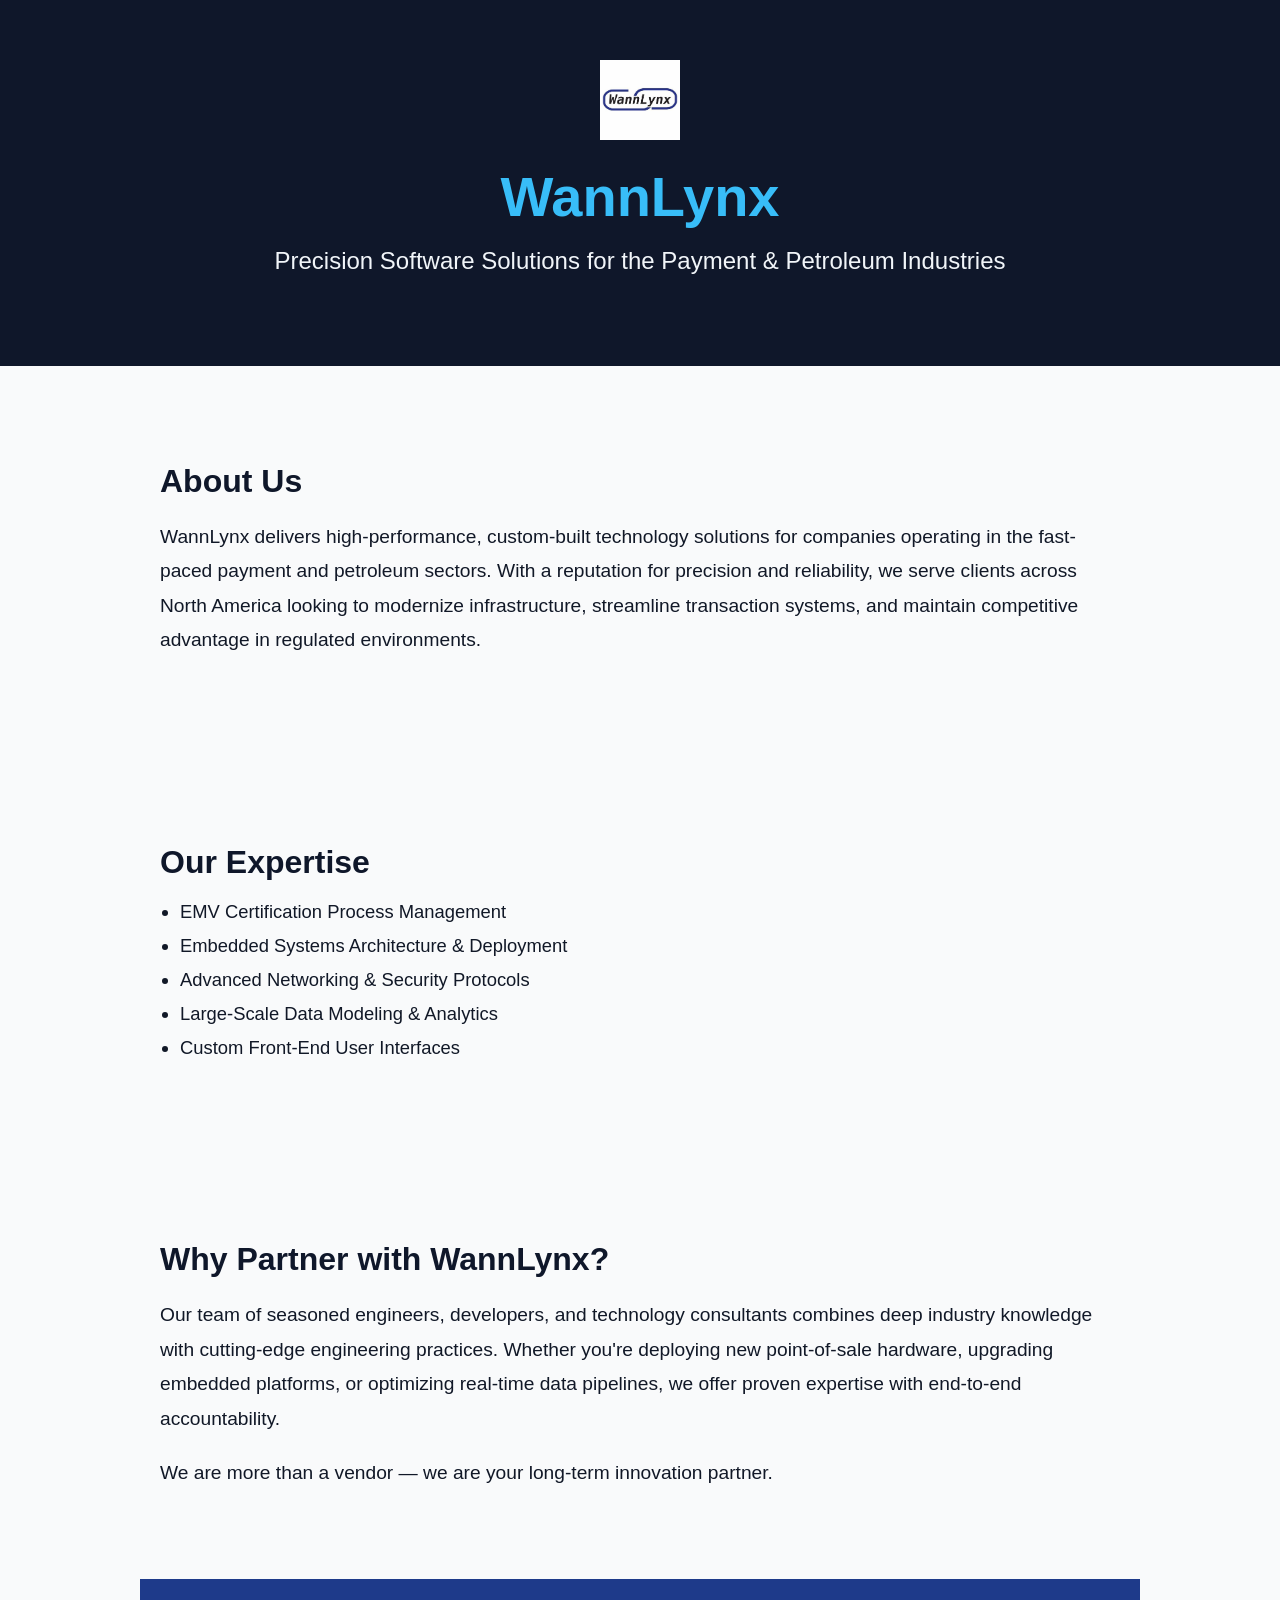
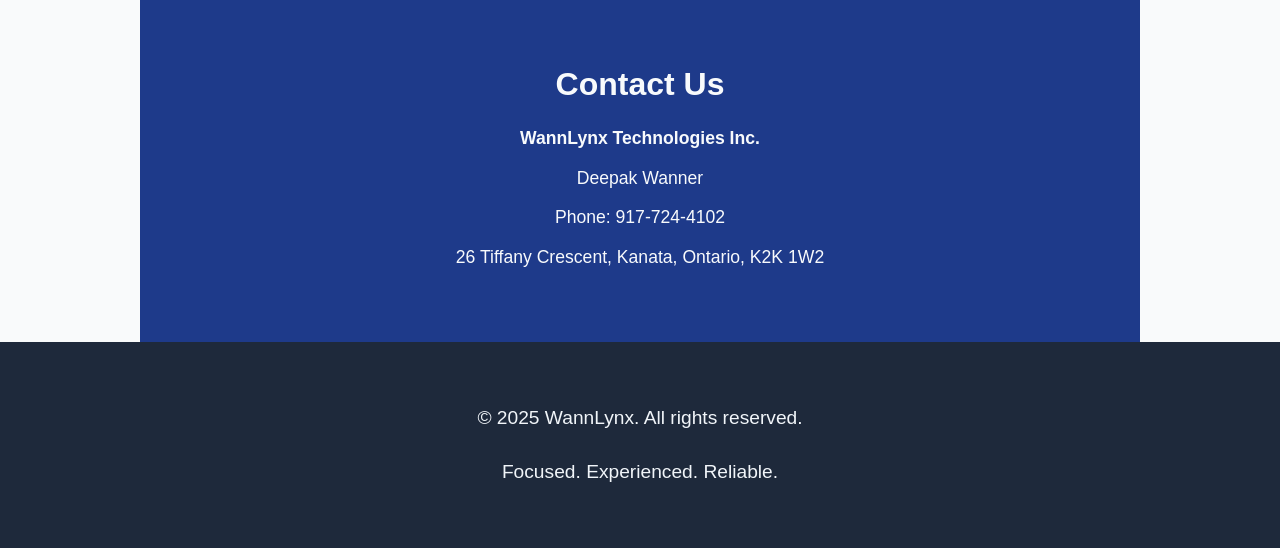
==== index.html @ d16df680 "Update index.html" ====
<!DOCTYPE html>
<html lang="en">
<head>
  <meta charset="UTF-8">
  <meta name="viewport" content="width=device-width, initial-scale=1.0">
  <title>WannLynx | Custom Technology Solutions</title>
  <style>
    body {
      margin: 0;
      font-family: 'Helvetica Neue', Helvetica, Arial, sans-serif;
      background-color: #f9fafb;
      color: #111827;
    }
    header {
      background-color: #0f172a;
      padding: 60px 20px;
      color: #f1f5f9;
      text-align: center;
    }
    header img {
      max-height: 80px;
      margin-bottom: 20px;
    }
    header h1 {
      margin: 0;
      font-size: 3.5em;
      color: #38bdf8;
    }
    header p {
      font-size: 1.5em;
      margin-top: 10px;
    }
    section {
      padding: 70px 20px;
      max-width: 960px;
      margin: 0 auto;
    }
    h2 {
      color: #0f172a;
      font-size: 2em;
      margin-bottom: 20px;
    }
    p {
      font-size: 1.2em;
      line-height: 1.8;
    }
    ul {
      padding-left: 20px;
    }
    ul li {
      margin-bottom: 12px;
      font-size: 1.15em;
    }
    .contact-info {
      background-color: #1e3a8a;
      color: #f8fafc;
      text-align: center;
      padding: 60px 20px;
    }
    .contact-info h2 {
      color: #f8fafc;
      font-size: 2em;
    }
    .contact-info p {
      font-size: 1.1em;
      margin: 8px 0;
    }
    footer {
      background-color: #1e293b;
      color: #f1f5f9;
      text-align: center;
      padding: 40px 20px;
    }
  </style>
</head>
<body>

  <header>
    <img src="wannlynx logo.jpeg" alt="WannLynx Logo">
    <h1>WannLynx</h1>
    <p>Precision Software Solutions for the Payment & Petroleum Industries</p>
  </header>

  <section>
    <h2>About Us</h2>
    <p>WannLynx delivers high-performance, custom-built technology solutions for companies operating in the fast-paced payment and petroleum sectors. With a reputation for precision and reliability, we serve clients across North America looking to modernize infrastructure, streamline transaction systems, and maintain competitive advantage in regulated environments.</p>
  </section>

  <section>
    <h2>Our Expertise</h2>
    <ul>
      <li>EMV Certification Process Management</li>
      <li>Embedded Systems Architecture & Deployment</li>
      <li>Advanced Networking & Security Protocols</li>
      <li>Large-Scale Data Modeling & Analytics</li>
      <li>Custom Front-End User Interfaces</li>
    </ul>
  </section>

  <section>
    <h2>Why Partner with WannLynx?</h2>
    <p>Our team of seasoned engineers, developers, and technology consultants combines deep industry knowledge with cutting-edge engineering practices. Whether you're deploying new point-of-sale hardware, upgrading embedded platforms, or optimizing real-time data pipelines, we offer proven expertise with end-to-end accountability.</p>
    <p>We are more than a vendor — we are your long-term innovation partner.</p>
  </section>

  <section class="contact-info">
    <h2>Contact Us</h2>
    <p><strong>WannLynx Technologies Inc.</strong></p>
    <p>Deepak Wanner</p>
    <p>Phone: 917-724-4102</p>
    <p>26 Tiffany Crescent, Kanata, Ontario, K2K 1W2</p>
  </section>

  <footer>
    <p>&copy; 2025 WannLynx. All rights reserved.</p>
    <p>Focused. Experienced. Reliable.</p>
  </footer>

</body>
</html>
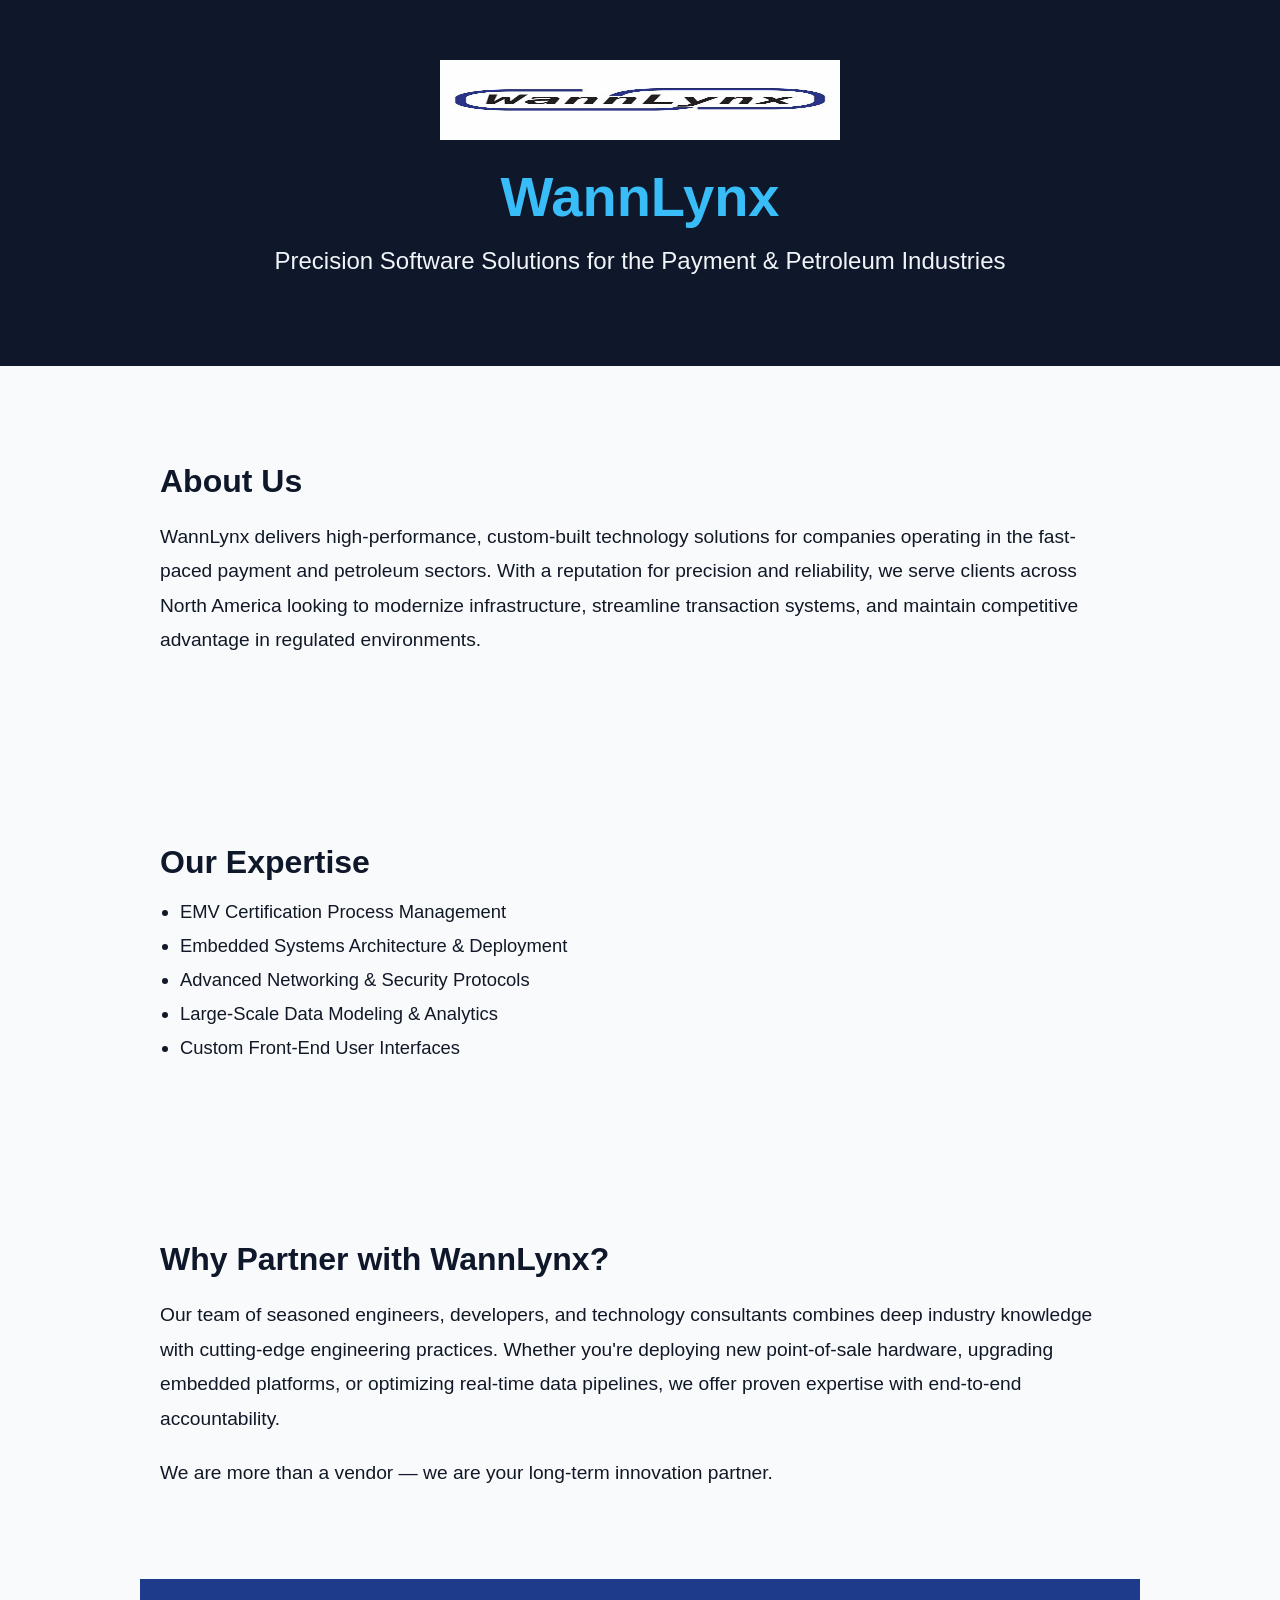
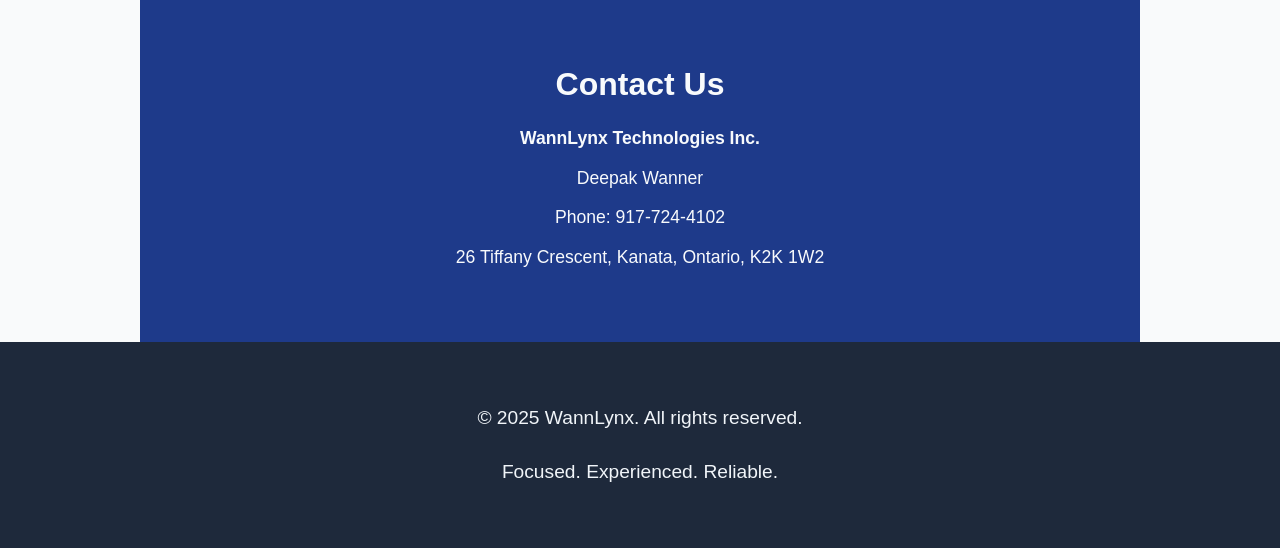
==== commit 63d87d23: "Update index.html" ====
--- a/index.html
+++ b/index.html
@@ -76,7 +76,7 @@
 <body>
 
   <header>
-    <img src="wannlynx logo.jpeg" alt="WannLynx Logo">
+    <img src="wannlynx logo.jpeg" alt="WannLynx Logo" width="400px">
     <h1>WannLynx</h1>
     <p>Precision Software Solutions for the Payment & Petroleum Industries</p>
   </header>
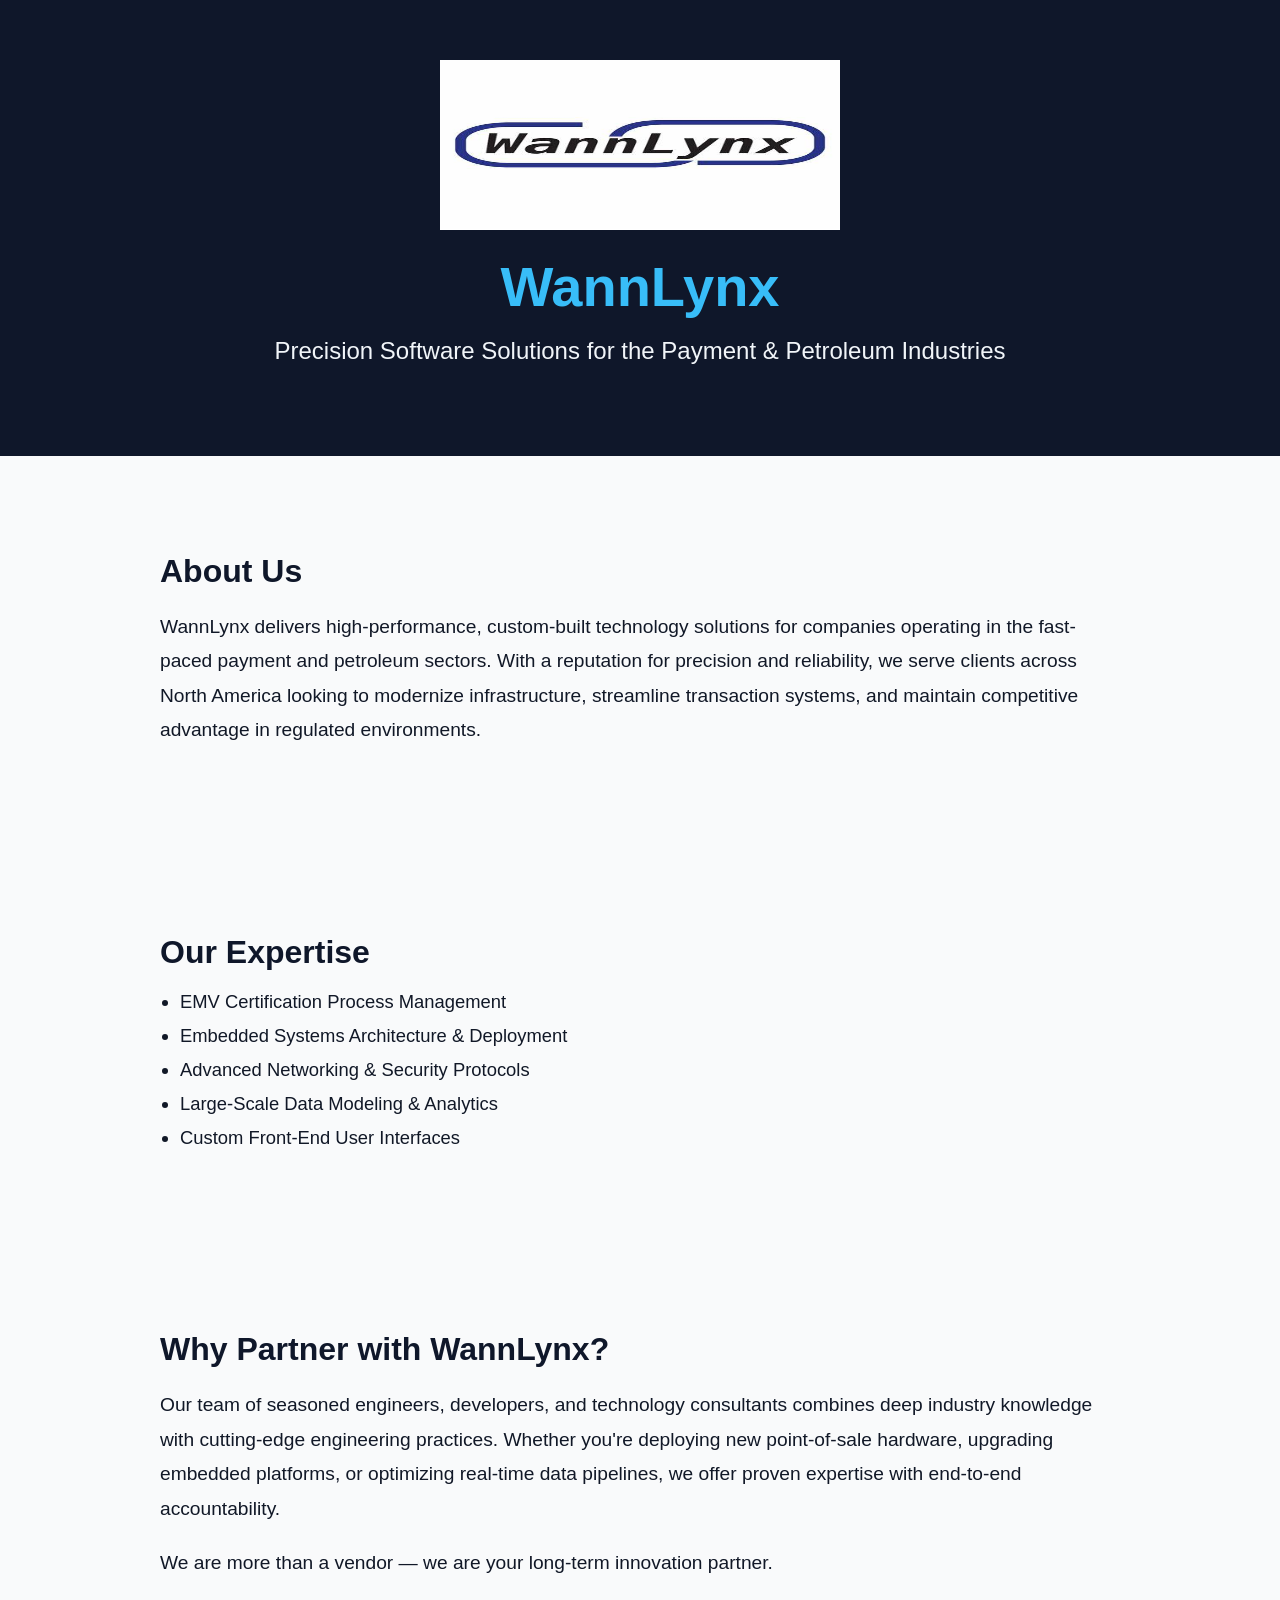
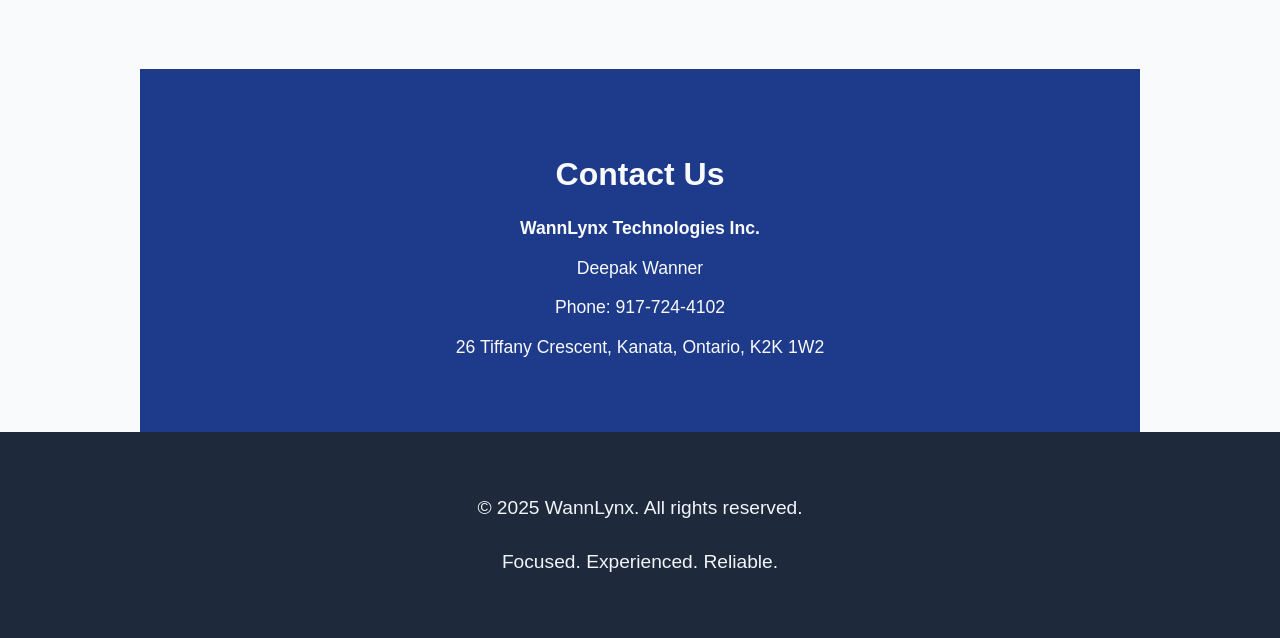
==== commit 005bc533: "Update index.html" ====
--- a/index.html
+++ b/index.html
@@ -1,4 +1,4 @@
-<!DOCTYPE html>
+ <!DOCTYPE html>
 <html lang="en">
 <head>
   <meta charset="UTF-8">
@@ -18,7 +18,7 @@
       text-align: center;
     }
     header img {
-      max-height: 80px;
+      max-height: 170px;
       margin-bottom: 20px;
     }
     header h1 {
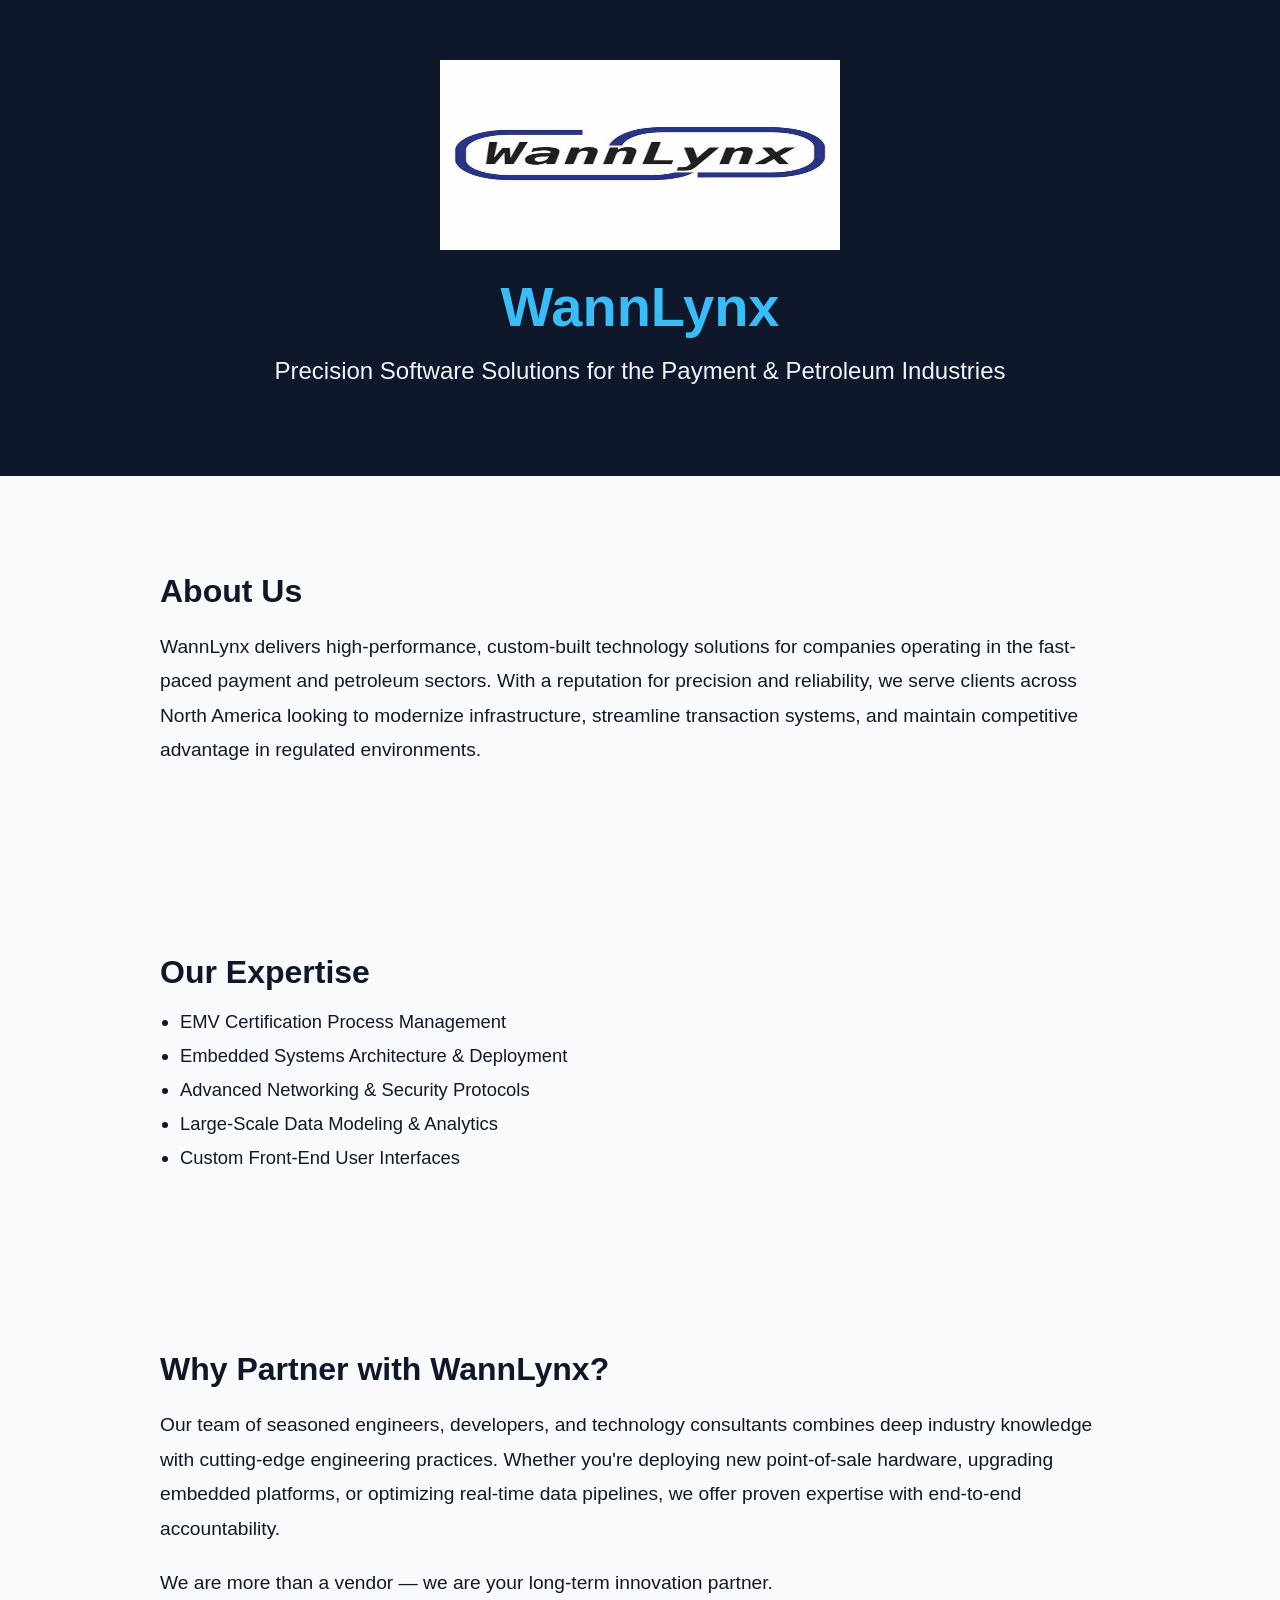
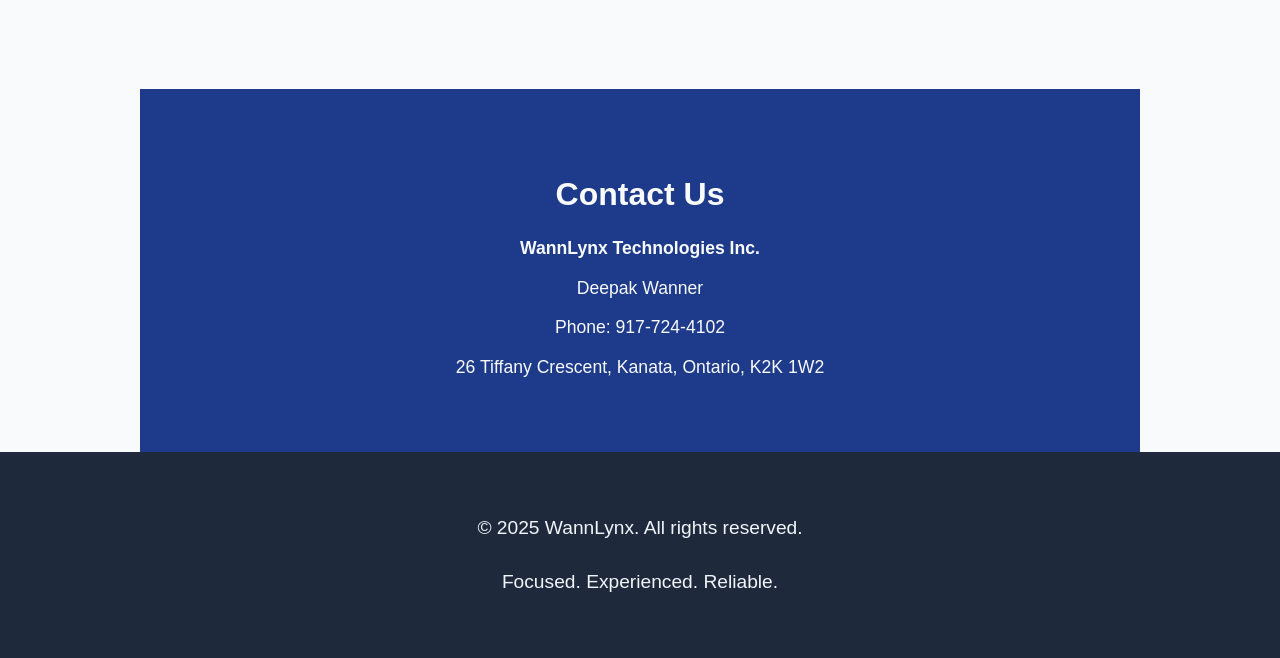
==== commit 1ad5ff39: "Update index.html" ====
--- a/index.html
+++ b/index.html
@@ -18,7 +18,7 @@
       text-align: center;
     }
     header img {
-      max-height: 170px;
+      max-height: 190px;
       margin-bottom: 20px;
     }
     header h1 {
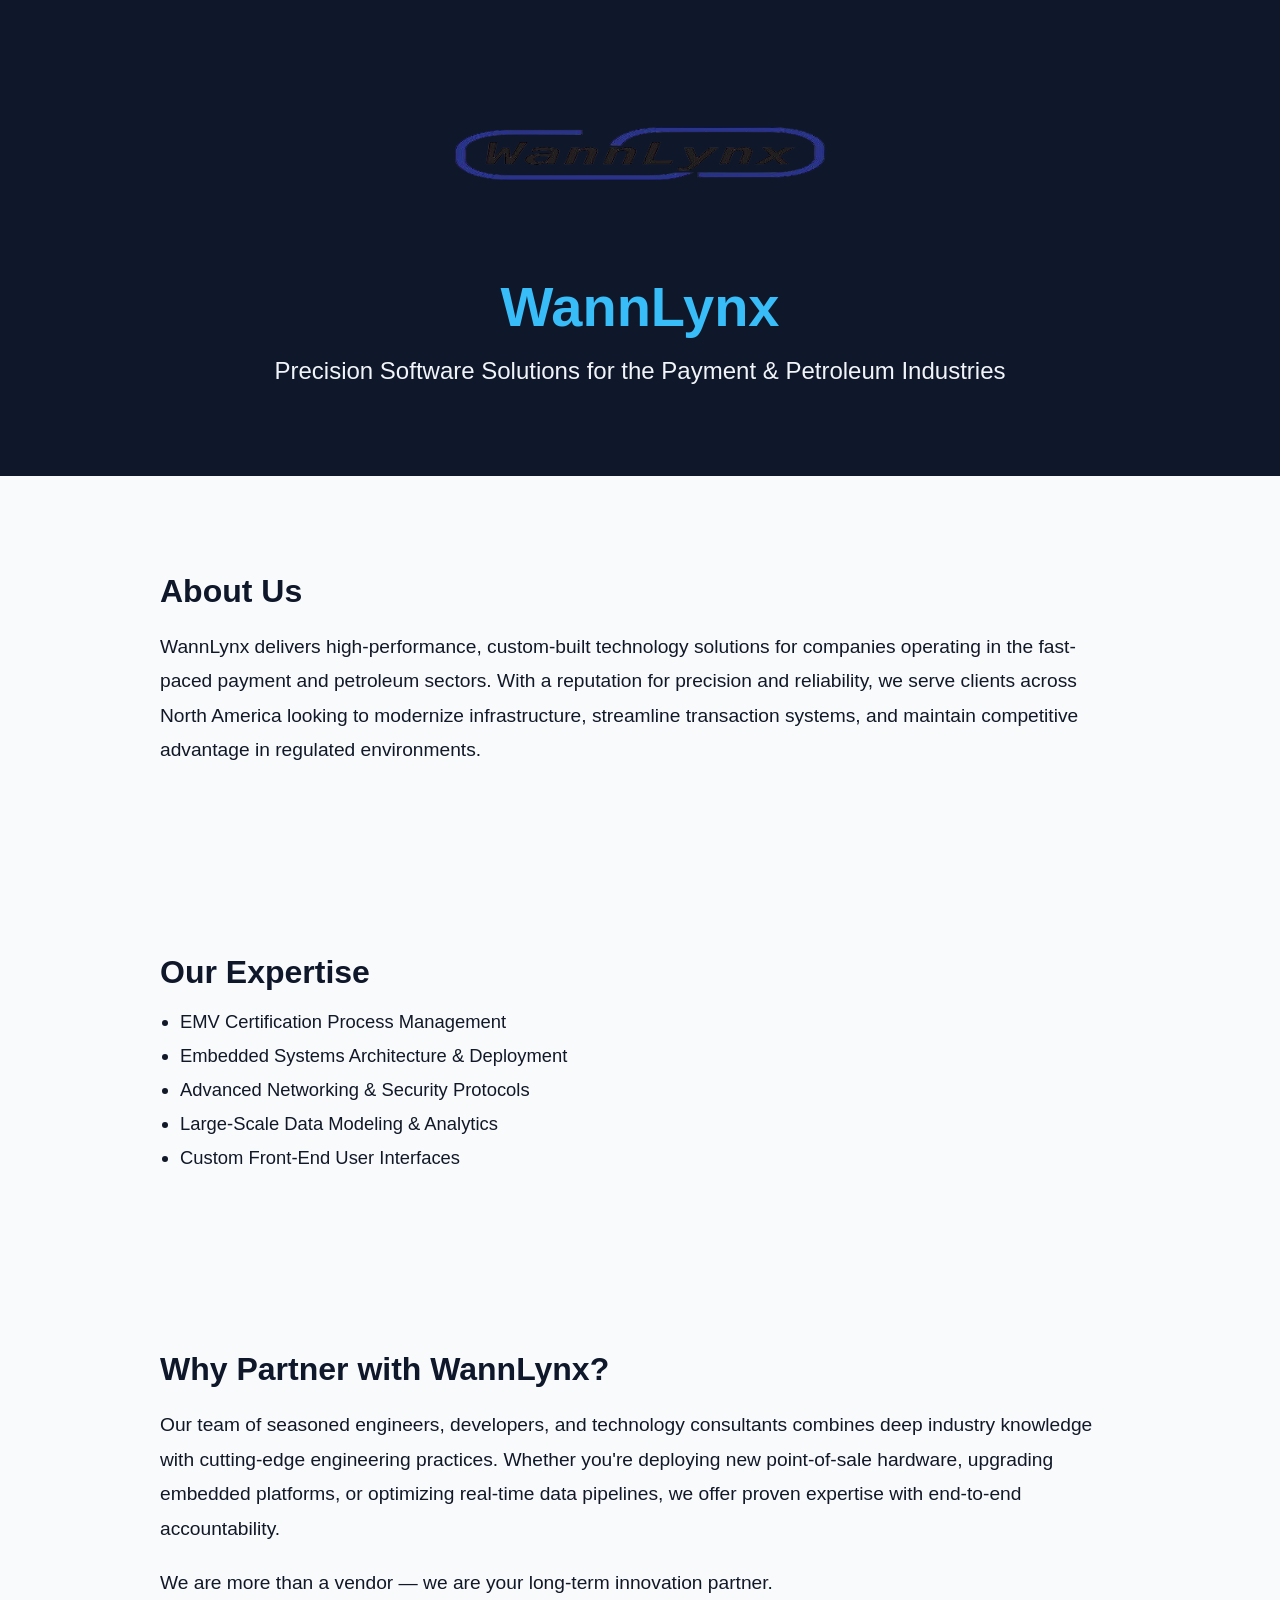
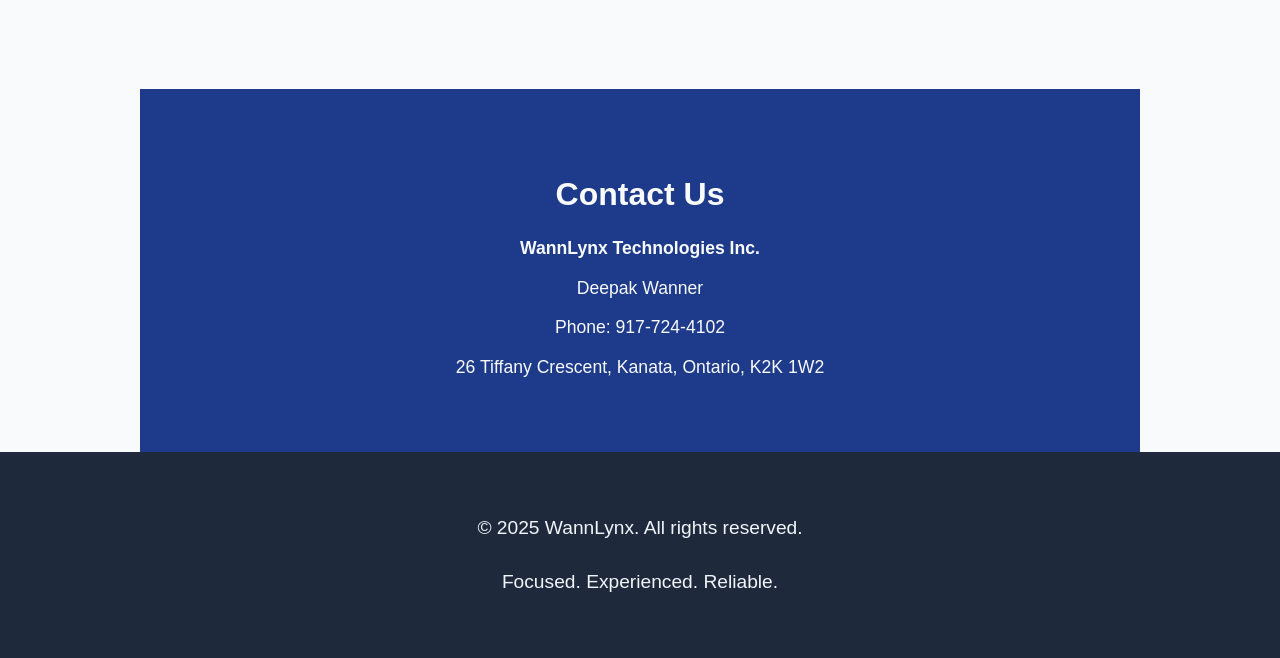
==== commit 23f76cb0: "Update index.html" ====
--- a/index.html
+++ b/index.html
@@ -76,7 +76,7 @@
 <body>
 
   <header>
-    <img src="wannlynx logo.jpeg" alt="WannLynx Logo" width="400px">
+    <img src="wannlynx_logo-removebg-preview.png" alt="WannLynx Logo" width="400px">
     <h1>WannLynx</h1>
     <p>Precision Software Solutions for the Payment & Petroleum Industries</p>
   </header>
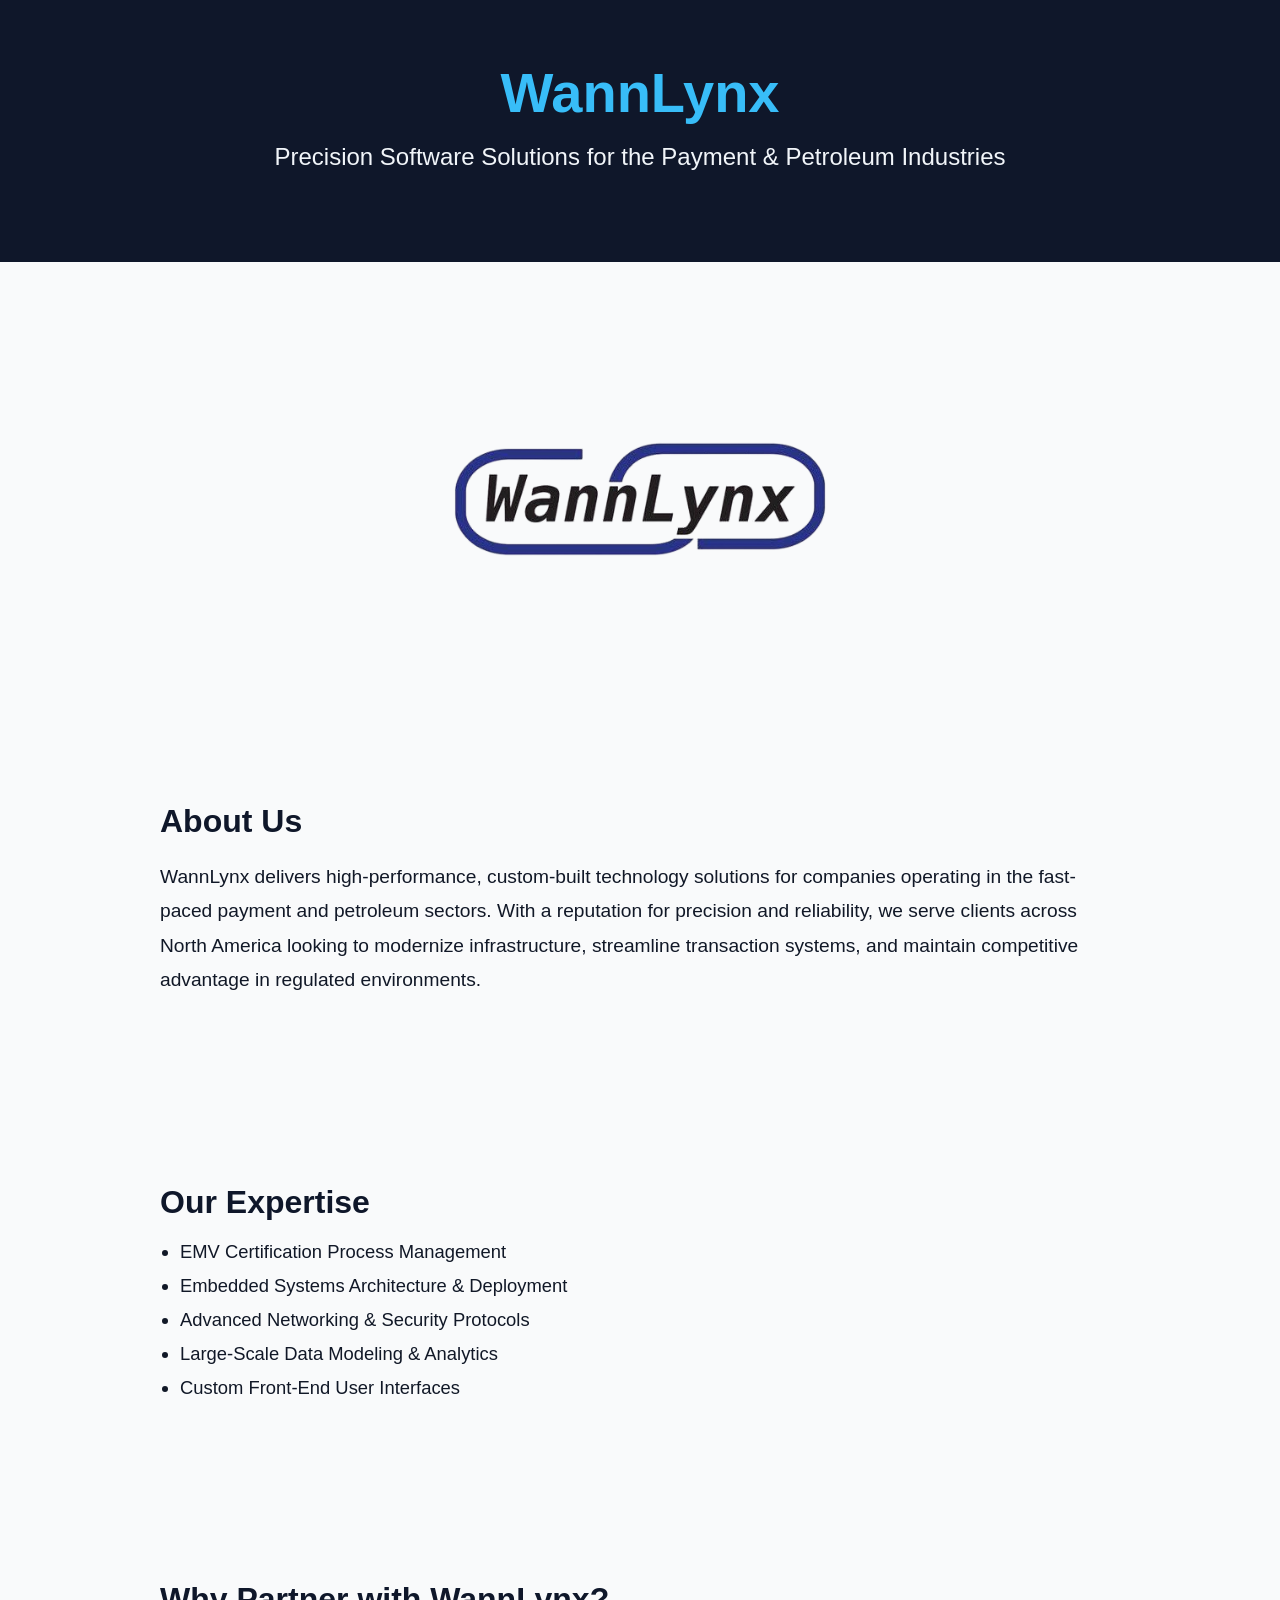
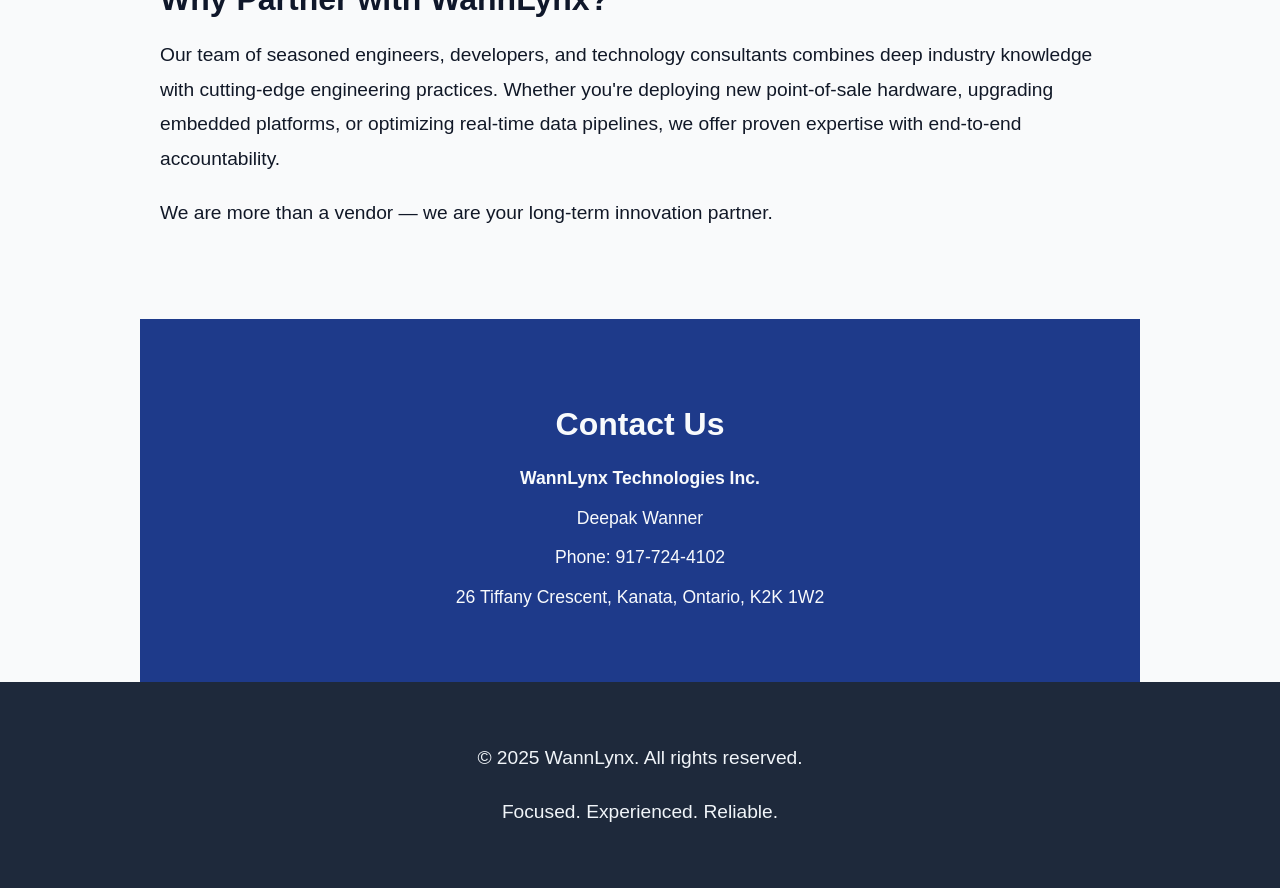
==== commit f00a882a: "Update index.html" ====
--- a/index.html
+++ b/index.html
@@ -1,4 +1,4 @@
- <!DOCTYPE html>
+<!DOCTYPE html>
 <html lang="en">
 <head>
   <meta charset="UTF-8">
@@ -17,10 +17,6 @@
       color: #f1f5f9;
       text-align: center;
     }
-    header img {
-      max-height: 190px;
-      margin-bottom: 20px;
-    }
     header h1 {
       margin: 0;
       font-size: 3.5em;
@@ -29,6 +25,15 @@
     header p {
       font-size: 1.5em;
       margin-top: 10px;
+    }
+    .logo-display {
+      text-align: center;
+      margin-top: 40px;
+    }
+    .logo-display img {
+      max-width: 400px;
+      width: 100%;
+      height: auto;
     }
     section {
       padding: 70px 20px;
@@ -76,10 +81,13 @@
 <body>
 
   <header>
-    <img src="wannlynx_logo-removebg-preview.png" alt="WannLynx Logo" width="400px">
     <h1>WannLynx</h1>
     <p>Precision Software Solutions for the Payment & Petroleum Industries</p>
   </header>
+
+  <div class="logo-display">
+    <img src="wannlynx_logo-removebg-preview.png" alt="WannLynx Logo">
+  </div>
 
   <section>
     <h2>About Us</h2>
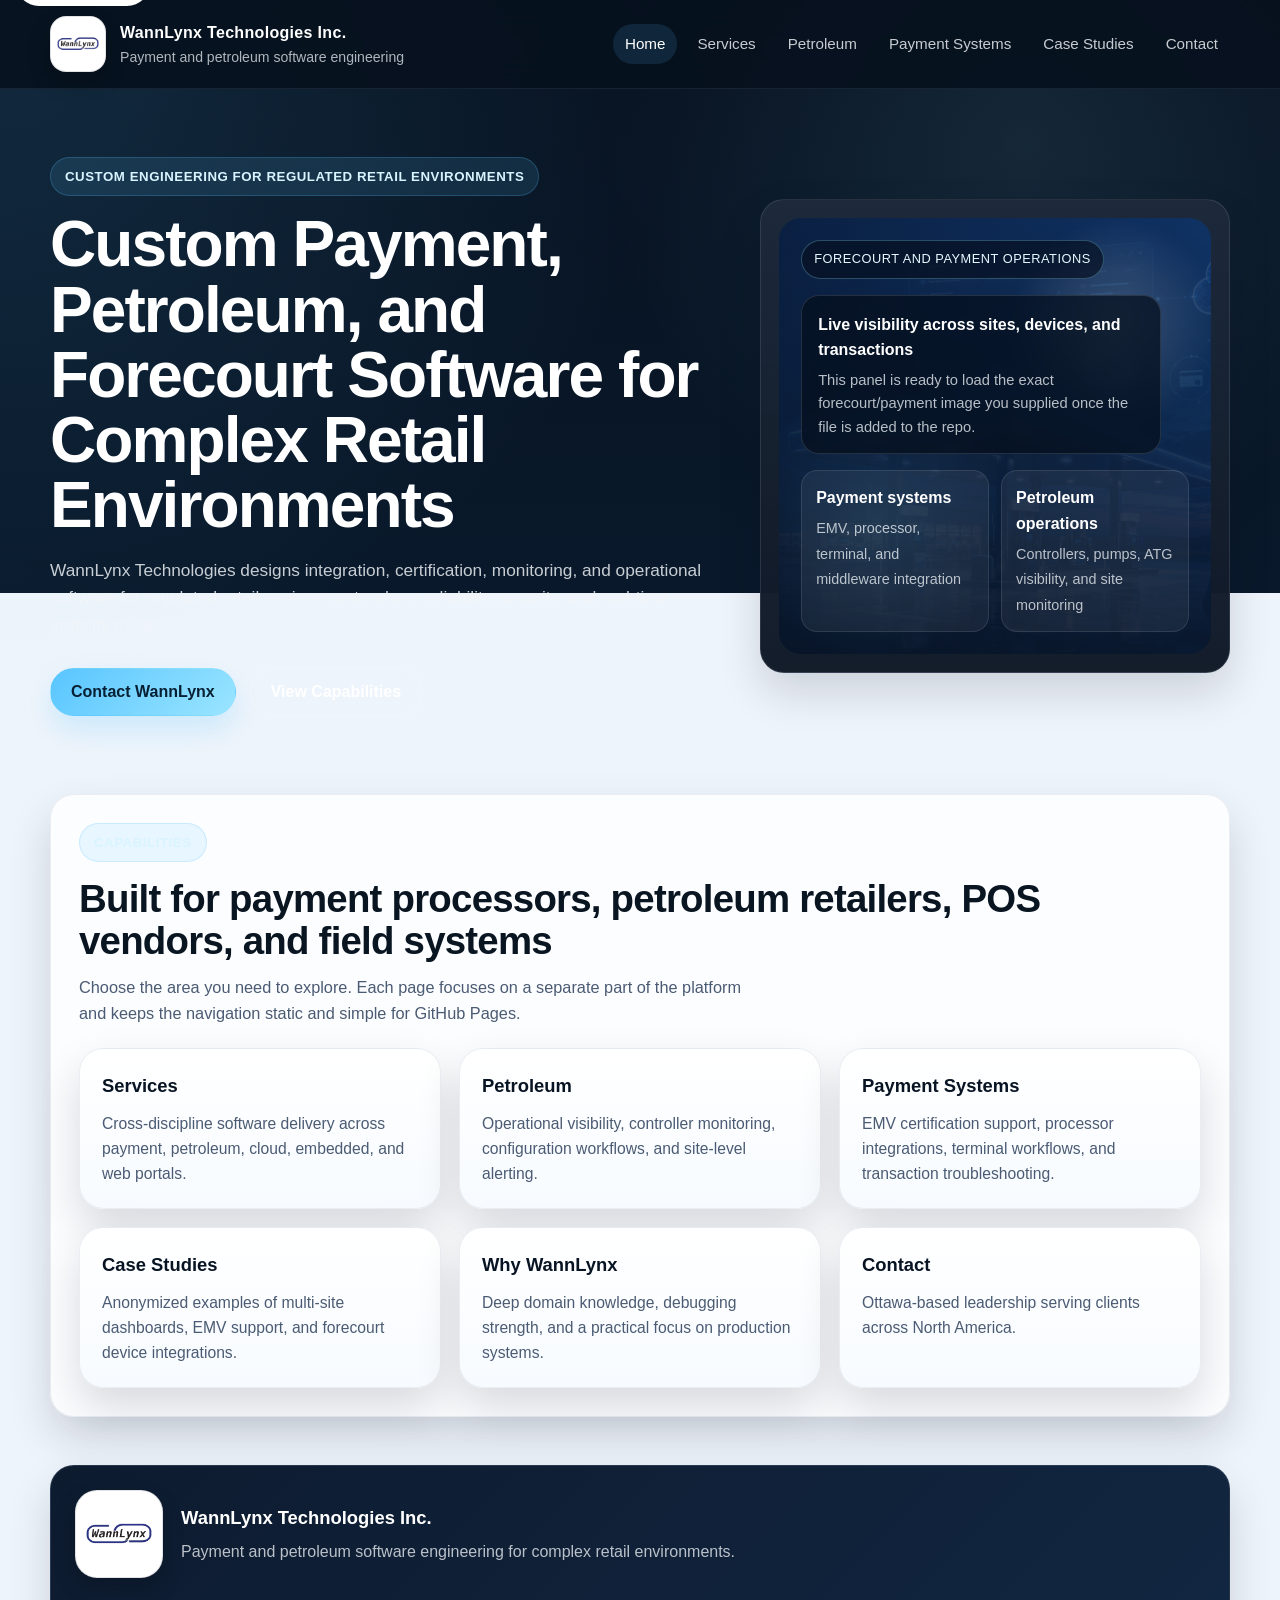
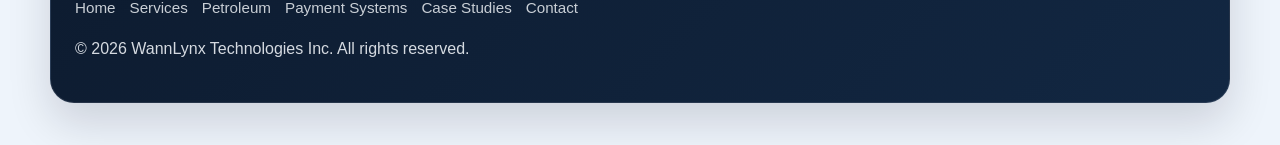
==== commit dfd9f2b9: "Modernize WannLynx website" ====
--- a/index.html
+++ b/index.html
@@ -3,126 +3,135 @@
 <head>
   <meta charset="UTF-8">
   <meta name="viewport" content="width=device-width, initial-scale=1.0">
-  <title>WannLynx | Custom Technology Solutions</title>
-  <style>
-    body {
-      margin: 0;
-      font-family: 'Helvetica Neue', Helvetica, Arial, sans-serif;
-      background-color: #f9fafb;
-      color: #111827;
-    }
-    header {
-      background-color: #0f172a;
-      padding: 60px 20px;
-      color: #f1f5f9;
-      text-align: center;
-    }
-    header h1 {
-      margin: 0;
-      font-size: 3.5em;
-      color: #38bdf8;
-    }
-    header p {
-      font-size: 1.5em;
-      margin-top: 10px;
-    }
-    .logo-display {
-      text-align: center;
-      margin-top: 40px;
-    }
-    .logo-display img {
-      max-width: 400px;
-      width: 100%;
-      height: auto;
-    }
-    section {
-      padding: 70px 20px;
-      max-width: 960px;
-      margin: 0 auto;
-    }
-    h2 {
-      color: #0f172a;
-      font-size: 2em;
-      margin-bottom: 20px;
-    }
-    p {
-      font-size: 1.2em;
-      line-height: 1.8;
-    }
-    ul {
-      padding-left: 20px;
-    }
-    ul li {
-      margin-bottom: 12px;
-      font-size: 1.15em;
-    }
-    .contact-info {
-      background-color: #1e3a8a;
-      color: #f8fafc;
-      text-align: center;
-      padding: 60px 20px;
-    }
-    .contact-info h2 {
-      color: #f8fafc;
-      font-size: 2em;
-    }
-    .contact-info p {
-      font-size: 1.1em;
-      margin: 8px 0;
-    }
-    footer {
-      background-color: #1e293b;
-      color: #f1f5f9;
-      text-align: center;
-      padding: 40px 20px;
-    }
-  </style>
+  <title>WannLynx Technologies | Payment & Petroleum Software Solutions</title>
+  <meta name="description" content="WannLynx Technologies builds custom payment, petroleum, forecourt, EMV, embedded, and cloud software for complex retail environments.">
+  <meta name="robots" content="index,follow">
+  <link rel="canonical" href="https://www.wannlynx.com/">
+  <meta property="og:title" content="WannLynx Technologies | Payment & Petroleum Software Solutions">
+  <meta property="og:description" content="WannLynx Technologies builds custom payment, petroleum, forecourt, EMV, embedded, and cloud software for complex retail environments.">
+  <meta property="og:type" content="website">
+  <link rel="stylesheet" href="styles.css">
 </head>
 <body>
+  <a class="skip-link focusable" href="#content">Skip to content</a>
 
-  <header>
-    <h1>WannLynx</h1>
-    <p>Precision Software Solutions for the Payment & Petroleum Industries</p>
+  <header class="site-header">
+    <div class="wrap header-inner">
+      <a class="brand focusable" href="index.html" aria-label="WannLynx Technologies home">
+        <img class="brand-mark" src="wannlynx_logo-removebg-preview.png" alt="WannLynx Technologies logo">
+        <span class="brand-text">
+          <strong>WannLynx Technologies Inc.</strong>
+          <span>Payment and petroleum software engineering</span>
+        </span>
+      </a>
+
+      <nav class="nav" aria-label="Primary">
+        <a class="focusable" href="index.html" aria-current="page">Home</a>
+        <a class="focusable" href="services.html">Services</a>
+        <a class="focusable" href="petroleum.html">Petroleum</a>
+        <a class="focusable" href="payments.html">Payment Systems</a>
+        <a class="focusable" href="case-studies.html">Case Studies</a>
+        <a class="focusable" href="contact.html">Contact</a>
+      </nav>
+    </div>
   </header>
 
-  <div class="logo-display">
-    <img src="wannlynx_logo-removebg-preview.png" alt="WannLynx Logo">
-  </div>
+  <main id="content">
+    <section class="hero">
+      <div class="wrap hero-grid">
+        <div>
+          <div class="eyebrow">Custom engineering for regulated retail environments</div>
+          <h1>Custom Payment, Petroleum, and Forecourt Software for Complex Retail Environments</h1>
+          <p>WannLynx Technologies designs integration, certification, monitoring, and operational software for regulated retail environments where reliability, security, and real-time visibility matter.</p>
+          <div class="hero-actions">
+            <a class="button button-primary focusable" href="contact.html">Contact WannLynx</a>
+            <a class="button button-secondary focusable" href="services.html">View Capabilities</a>
+          </div>
+        </div>
 
-  <section>
-    <h2>About Us</h2>
-    <p>WannLynx delivers high-performance, custom-built technology solutions for companies operating in the fast-paced payment and petroleum sectors. With a reputation for precision and reliability, we serve clients across North America looking to modernize infrastructure, streamline transaction systems, and maintain competitive advantage in regulated environments.</p>
-  </section>
+        <aside class="hero-panel" aria-label="Company highlights">
+          <div class="hero-media">
+            <div class="hero-media-content">
+              <div class="hero-badge">Forecourt and payment operations</div>
+              <div class="hero-insight">
+                <strong>Live visibility across sites, devices, and transactions</strong>
+                <span>This panel is ready to load the exact forecourt/payment image you supplied once the file is added to the repo.</span>
+              </div>
+              <div class="hero-stats">
+                <div class="stat">
+                  <strong>Payment systems</strong>
+                  <span>EMV, processor, terminal, and middleware integration</span>
+                </div>
+                <div class="stat">
+                  <strong>Petroleum operations</strong>
+                  <span>Controllers, pumps, ATG visibility, and site monitoring</span>
+                </div>
+              </div>
+            </div>
+          </div>
+        </aside>
+      </div>
+    </section>
 
-  <section>
-    <h2>Our Expertise</h2>
-    <ul>
-      <li>EMV Certification Process Management</li>
-      <li>Embedded Systems Architecture & Deployment</li>
-      <li>Advanced Networking & Security Protocols</li>
-      <li>Large-Scale Data Modeling & Analytics</li>
-      <li>Custom Front-End User Interfaces</li>
-    </ul>
-  </section>
+    <section class="section">
+      <div class="wrap card-shell">
+        <div class="section-heading">
+          <div class="section-label">Capabilities</div>
+          <h2>Built for payment processors, petroleum retailers, POS vendors, and field systems</h2>
+          <p>Choose the area you need to explore. Each page focuses on a separate part of the platform and keeps the navigation static and simple for GitHub Pages.</p>
+        </div>
 
-  <section>
-    <h2>Why Partner with WannLynx?</h2>
-    <p>Our team of seasoned engineers, developers, and technology consultants combines deep industry knowledge with cutting-edge engineering practices. Whether you're deploying new point-of-sale hardware, upgrading embedded platforms, or optimizing real-time data pipelines, we offer proven expertise with end-to-end accountability.</p>
-    <p>We are more than a vendor — we are your long-term innovation partner.</p>
-  </section>
+        <div class="grid service-grid">
+          <article class="card">
+            <h3>Services</h3>
+            <p>Cross-discipline software delivery across payment, petroleum, cloud, embedded, and web portals.</p>
+          </article>
+          <article class="card">
+            <h3>Petroleum</h3>
+            <p>Operational visibility, controller monitoring, configuration workflows, and site-level alerting.</p>
+          </article>
+          <article class="card">
+            <h3>Payment Systems</h3>
+            <p>EMV certification support, processor integrations, terminal workflows, and transaction troubleshooting.</p>
+          </article>
+          <article class="card">
+            <h3>Case Studies</h3>
+            <p>Anonymized examples of multi-site dashboards, EMV support, and forecourt device integrations.</p>
+          </article>
+          <article class="card">
+            <h3>Why WannLynx</h3>
+            <p>Deep domain knowledge, debugging strength, and a practical focus on production systems.</p>
+          </article>
+          <article class="card">
+            <h3>Contact</h3>
+            <p>Ottawa-based leadership serving clients across North America.</p>
+          </article>
+        </div>
+      </div>
+    </section>
+  </main>
 
-  <section class="contact-info">
-    <h2>Contact Us</h2>
-    <p><strong>WannLynx Technologies Inc.</strong></p>
-    <p>Deepak Wanner</p>
-    <p>Phone: 917-724-4102</p>
-    <p>26 Tiffany Crescent, Kanata, Ontario, K2K 1W2</p>
-  </section>
+  <footer class="footer">
+    <div class="wrap footer-panel">
+      <div class="footer-brand">
+        <img class="brand-mark" src="wannlynx_logo-removebg-preview.png" alt="WannLynx Technologies logo">
+        <div>
+          <strong>WannLynx Technologies Inc.</strong>
+          <p>Payment and petroleum software engineering for complex retail environments.</p>
+        </div>
+      </div>
 
-  <footer>
-    <p>&copy; 2025 WannLynx. All rights reserved.</p>
-    <p>Focused. Experienced. Reliable.</p>
+      <div class="footer-links" aria-label="Footer">
+        <a class="focusable" href="index.html">Home</a>
+        <a class="focusable" href="services.html">Services</a>
+        <a class="focusable" href="petroleum.html">Petroleum</a>
+        <a class="focusable" href="payments.html">Payment Systems</a>
+        <a class="focusable" href="case-studies.html">Case Studies</a>
+        <a class="focusable" href="contact.html">Contact</a>
+      </div>
+
+      <p>&copy; 2026 WannLynx Technologies Inc. All rights reserved.</p>
+    </div>
   </footer>
-
 </body>
 </html>
--- a/styles.css
+++ b/styles.css
@@ -0,0 +1,618 @@
+:root {
+  --bg: #07111f;
+  --bg-2: #0a1a2f;
+  --panel: #0f1f36;
+  --panel-soft: #f7fbff;
+  --text: #0f172a;
+  --muted: #4b5b73;
+  --white: #ffffff;
+  --accent: #58c5ff;
+  --accent-strong: #8ae0ff;
+  --border: rgba(148, 163, 184, 0.18);
+  --shadow: 0 20px 44px rgba(2, 10, 25, 0.14);
+  --radius: 24px;
+  --radius-sm: 16px;
+  --max-width: 1180px;
+}
+
+* {
+  box-sizing: border-box;
+}
+
+html {
+  scroll-behavior: smooth;
+}
+
+body {
+  margin: 0;
+  font-family: "Segoe UI", Arial, Helvetica, sans-serif;
+  background:
+    radial-gradient(circle at top left, rgba(88, 197, 255, 0.14), transparent 32%),
+    radial-gradient(circle at 80% 8%, rgba(138, 224, 255, 0.10), transparent 22%),
+    linear-gradient(180deg, #07111f 0%, #09192b 34%, #eef4fb 34%, #eef4fb 100%);
+  color: var(--text);
+  line-height: 1.6;
+}
+
+img {
+  display: block;
+  max-width: 100%;
+}
+
+a {
+  color: inherit;
+  text-decoration: none;
+}
+
+.skip-link {
+  position: absolute;
+  top: -40px;
+  left: 16px;
+  padding: 10px 14px;
+  border-radius: 999px;
+  background: var(--white);
+  color: var(--bg);
+  z-index: 1000;
+  transition: top 0.2s ease;
+}
+
+.skip-link:focus {
+  top: 16px;
+}
+
+.site-header {
+  position: sticky;
+  top: 0;
+  z-index: 100;
+  backdrop-filter: blur(16px);
+  background: rgba(7, 17, 31, 0.90);
+  border-bottom: 1px solid rgba(148, 163, 184, 0.12);
+}
+
+.wrap {
+  width: min(var(--max-width), calc(100% - 32px));
+  margin: 0 auto;
+}
+
+.header-inner,
+.footer-inner {
+  display: flex;
+  align-items: center;
+  justify-content: space-between;
+  gap: 18px;
+  padding: 16px 0;
+}
+
+.brand {
+  display: inline-flex;
+  align-items: center;
+  gap: 14px;
+  color: var(--white);
+}
+
+.brand-mark {
+  width: 56px;
+  height: 56px;
+  padding: 5px;
+  border-radius: 16px;
+  background: #fff;
+  object-fit: contain;
+  border: 1px solid rgba(15, 23, 42, 0.12);
+  box-shadow: 0 10px 22px rgba(0, 0, 0, 0.18);
+  flex: 0 0 auto;
+}
+
+.brand-text strong {
+  display: block;
+  font-size: 1rem;
+  letter-spacing: 0.02em;
+}
+
+.brand-text span {
+  display: block;
+  font-size: 0.88rem;
+  color: rgba(241, 245, 249, 0.72);
+}
+
+.nav {
+  display: flex;
+  align-items: center;
+  flex-wrap: wrap;
+  justify-content: flex-end;
+  gap: 8px;
+}
+
+.nav a {
+  color: rgba(241, 245, 249, 0.82);
+  font-size: 0.95rem;
+  padding: 8px 12px;
+  border-radius: 999px;
+  transition: background-color 0.2s ease, color 0.2s ease, transform 0.2s ease;
+}
+
+.nav a:hover,
+.nav a:focus-visible,
+.nav a[aria-current="page"] {
+  background: rgba(88, 197, 255, 0.12);
+  color: var(--white);
+  outline: none;
+}
+
+.hero {
+  color: var(--white);
+  padding: 68px 0 54px;
+}
+
+.hero-grid,
+.page-hero-grid {
+  display: grid;
+  grid-template-columns: minmax(0, 1.18fr) minmax(320px, 0.82fr);
+  gap: 34px;
+  align-items: center;
+}
+
+.eyebrow,
+.section-label {
+  display: inline-flex;
+  align-items: center;
+  gap: 8px;
+  padding: 8px 14px;
+  border-radius: 999px;
+  background: rgba(88, 197, 255, 0.12);
+  border: 1px solid rgba(88, 197, 255, 0.22);
+  color: #d9f4ff;
+  font-size: 0.83rem;
+  letter-spacing: 0.04em;
+  text-transform: uppercase;
+  font-weight: 700;
+  margin-bottom: 16px;
+}
+
+.hero h1,
+.page-hero h1 {
+  margin: 0;
+  font-size: clamp(2.4rem, 5vw, 4.7rem);
+  line-height: 1.02;
+  letter-spacing: -0.03em;
+}
+
+.hero p,
+.page-hero p {
+  margin: 18px 0 0;
+  max-width: 68ch;
+  font-size: 1.08rem;
+  color: rgba(241, 245, 249, 0.82);
+}
+
+.hero-actions {
+  display: flex;
+  flex-wrap: wrap;
+  gap: 14px;
+  margin-top: 28px;
+}
+
+.button {
+  display: inline-flex;
+  align-items: center;
+  justify-content: center;
+  min-height: 48px;
+  padding: 0 20px;
+  border-radius: 999px;
+  font-weight: 700;
+  border: 1px solid transparent;
+  transition: transform 0.2s ease, background-color 0.2s ease, border-color 0.2s ease;
+}
+
+.button:hover,
+.button:focus-visible {
+  transform: translateY(-1px);
+  outline: none;
+}
+
+.button-primary {
+  background: linear-gradient(135deg, var(--accent) 0%, #9ae5ff 100%);
+  color: #082033;
+  box-shadow: 0 14px 28px rgba(88, 197, 255, 0.22);
+}
+
+.button-secondary {
+  background: rgba(255, 255, 255, 0.04);
+  color: var(--white);
+  border-color: rgba(255, 255, 255, 0.16);
+}
+
+.hero-panel,
+.page-hero-panel,
+.card-shell,
+.card,
+.footer-panel {
+  border-radius: var(--radius);
+  border: 1px solid var(--border);
+  box-shadow: var(--shadow);
+}
+
+.hero-panel {
+  padding: 18px;
+  background: linear-gradient(180deg, rgba(255, 255, 255, 0.07), rgba(255, 255, 255, 0.03)),
+              linear-gradient(180deg, rgba(12, 26, 44, 0.98), rgba(7, 17, 31, 0.98));
+}
+
+.hero-media {
+  min-height: 430px;
+  border-radius: 22px;
+  overflow: hidden;
+  position: relative;
+  background:
+    linear-gradient(180deg, rgba(5, 14, 28, 0.10), rgba(5, 14, 28, 0.76)),
+    linear-gradient(135deg, rgba(12, 36, 74, 0.92), rgba(32, 98, 181, 0.72)),
+    url('forecourt-payment-hero.png');
+  background-size: cover;
+  background-position: center;
+}
+
+.hero-media::before {
+  content: "";
+  position: absolute;
+  inset: 0;
+  background:
+    radial-gradient(circle at 78% 24%, rgba(255, 255, 255, 0.18), transparent 22%),
+    radial-gradient(circle at 22% 70%, rgba(88, 197, 255, 0.10), transparent 30%),
+    linear-gradient(180deg, rgba(8, 18, 34, 0.06), rgba(8, 18, 34, 0.50));
+}
+
+.hero-media-content {
+  position: relative;
+  display: flex;
+  height: 100%;
+  min-height: 430px;
+  flex-direction: column;
+  justify-content: flex-end;
+  padding: 22px;
+  gap: 16px;
+}
+
+.hero-badge {
+  align-self: flex-start;
+  padding: 8px 12px;
+  border-radius: 999px;
+  background: rgba(6, 16, 31, 0.68);
+  border: 1px solid rgba(138, 224, 255, 0.28);
+  color: #e6f8ff;
+  font-size: 0.8rem;
+  letter-spacing: 0.04em;
+  text-transform: uppercase;
+}
+
+.hero-insight {
+  max-width: 360px;
+  padding: 16px 16px 14px;
+  border-radius: 18px;
+  background: rgba(5, 14, 28, 0.72);
+  border: 1px solid rgba(255, 255, 255, 0.12);
+  backdrop-filter: blur(8px);
+}
+
+.hero-insight strong {
+  display: block;
+  font-size: 1rem;
+  color: var(--white);
+  margin-bottom: 6px;
+}
+
+.hero-insight span {
+  display: block;
+  color: rgba(241, 245, 249, 0.76);
+  font-size: 0.92rem;
+}
+
+.hero-stats {
+  display: grid;
+  grid-template-columns: repeat(2, minmax(0, 1fr));
+  gap: 12px;
+}
+
+.stat {
+  padding: 14px;
+  border-radius: 16px;
+  background: rgba(255, 255, 255, 0.06);
+  border: 1px solid rgba(255, 255, 255, 0.10);
+}
+
+.stat strong {
+  display: block;
+  margin-bottom: 4px;
+  color: var(--white);
+}
+
+.stat span {
+  color: rgba(241, 245, 249, 0.75);
+  font-size: 0.9rem;
+}
+
+.main {
+  padding: 0 0 24px;
+}
+
+.section {
+  padding: 24px 0;
+}
+
+.card-shell {
+  background: rgba(255, 255, 255, 0.82);
+  padding: 28px;
+}
+
+.section-heading {
+  margin-bottom: 22px;
+}
+
+.section-heading h2,
+.page-hero h2 {
+  margin: 0;
+  color: #091521;
+  font-size: clamp(1.75rem, 3vw, 2.6rem);
+  line-height: 1.1;
+  letter-spacing: -0.02em;
+}
+
+.section-heading p,
+.page-hero .subtext {
+  margin: 12px 0 0;
+  color: var(--muted);
+  font-size: 1.02rem;
+  max-width: 76ch;
+}
+
+.grid,
+.feature-grid,
+.example-grid {
+  display: grid;
+  gap: 18px;
+}
+
+.service-grid {
+  grid-template-columns: repeat(3, minmax(0, 1fr));
+}
+
+.feature-grid {
+  grid-template-columns: repeat(2, minmax(0, 1fr));
+}
+
+.example-grid {
+  grid-template-columns: repeat(3, minmax(0, 1fr));
+}
+
+.card {
+  background: linear-gradient(180deg, #ffffff 0%, #f7fbff 100%);
+  padding: 22px;
+}
+
+.card h3 {
+  margin: 0 0 10px;
+  color: #081423;
+  font-size: 1.15rem;
+}
+
+.card p,
+.card li {
+  color: var(--muted);
+  margin: 0;
+  font-size: 0.98rem;
+}
+
+.card ul {
+  margin: 14px 0 0;
+  padding-left: 18px;
+}
+
+.card li {
+  margin-top: 8px;
+}
+
+.panel-dark {
+  background:
+    linear-gradient(180deg, rgba(7, 17, 31, 0.98), rgba(11, 24, 42, 0.98));
+  color: var(--white);
+}
+
+.panel-dark .section-label,
+.panel-dark .section-heading h2,
+.panel-dark .section-heading p,
+.panel-dark .card h3,
+.panel-dark .card p,
+.panel-dark .card li {
+  color: var(--white);
+}
+
+.panel-dark .card {
+  background: rgba(255, 255, 255, 0.05);
+  border-color: rgba(255, 255, 255, 0.10);
+}
+
+.dashboard {
+  display: grid;
+  grid-template-columns: 1.15fr 0.85fr;
+  gap: 18px;
+}
+
+.dashboard-preview {
+  background:
+    linear-gradient(180deg, rgba(4, 11, 22, 0.72), rgba(4, 11, 22, 0.86)),
+    url('forecourt-payment-hero.png');
+  background-size: cover;
+  background-position: center;
+  padding: 18px;
+  min-height: 460px;
+  border-radius: 24px;
+  border: 1px solid rgba(255, 255, 255, 0.12);
+  position: relative;
+  overflow: hidden;
+}
+
+.dashboard-preview::after {
+  content: "";
+  position: absolute;
+  inset: 0;
+  background:
+    radial-gradient(circle at 75% 15%, rgba(88, 197, 255, 0.18), transparent 20%),
+    linear-gradient(180deg, transparent 0%, rgba(5, 14, 28, 0.45) 100%);
+}
+
+.dashboard-panel {
+  position: relative;
+  z-index: 1;
+  display: grid;
+  gap: 12px;
+  height: 100%;
+}
+
+.dashboard-chip-row {
+  display: flex;
+  flex-wrap: wrap;
+  gap: 10px;
+}
+
+.chip {
+  display: inline-flex;
+  align-items: center;
+  padding: 7px 11px;
+  border-radius: 999px;
+  background: rgba(255, 255, 255, 0.08);
+  border: 1px solid rgba(255, 255, 255, 0.10);
+  color: rgba(241, 245, 249, 0.86);
+  font-size: 0.83rem;
+}
+
+.status-grid {
+  display: grid;
+  grid-template-columns: repeat(2, minmax(0, 1fr));
+  gap: 12px;
+  margin-top: auto;
+}
+
+.status-card {
+  padding: 14px;
+  border-radius: 18px;
+  background: rgba(255, 255, 255, 0.06);
+  border: 1px solid rgba(255, 255, 255, 0.10);
+}
+
+.status-card strong {
+  display: block;
+  margin-bottom: 4px;
+  color: var(--white);
+}
+
+.status-card span {
+  color: rgba(241, 245, 249, 0.75);
+  font-size: 0.9rem;
+}
+
+.footer {
+  color: rgba(241, 245, 249, 0.88);
+  padding: 24px 0 42px;
+}
+
+.footer-panel {
+  background: linear-gradient(135deg, #0d1b2f 0%, #122742 100%);
+  padding: 24px;
+}
+
+.footer-brand {
+  display: flex;
+  align-items: center;
+  gap: 18px;
+  flex-wrap: wrap;
+}
+
+.footer-brand .brand-mark {
+  width: 88px;
+  height: 88px;
+  padding: 8px;
+  border-radius: 22px;
+}
+
+.footer-brand strong {
+  display: block;
+  color: var(--white);
+  font-size: 1.15rem;
+  margin-bottom: 6px;
+}
+
+.footer-brand p {
+  margin: 0;
+  color: rgba(241, 245, 249, 0.76);
+}
+
+.footer-links {
+  display: flex;
+  flex-wrap: wrap;
+  gap: 14px;
+  margin-top: 18px;
+}
+
+.footer-links a {
+  color: rgba(241, 245, 249, 0.82);
+  font-size: 0.95rem;
+}
+
+.footer-links a:hover,
+.footer-links a:focus-visible {
+  color: var(--white);
+  outline: none;
+}
+
+.focusable:focus-visible {
+  outline: 3px solid rgba(88, 197, 255, 0.84);
+  outline-offset: 3px;
+}
+
+@media (max-width: 1080px) {
+  .hero-grid,
+  .page-hero-grid,
+  .dashboard,
+  .feature-grid,
+  .example-grid,
+  .service-grid {
+    grid-template-columns: 1fr;
+  }
+}
+
+@media (max-width: 760px) {
+  body {
+    background:
+      radial-gradient(circle at top left, rgba(88, 197, 255, 0.14), transparent 34%),
+      linear-gradient(180deg, #07111f 0%, #09192b 26%, #eef4fb 26%, #eef4fb 100%);
+  }
+
+  .header-inner,
+  .footer-inner {
+    flex-direction: column;
+    align-items: stretch;
+  }
+
+  .nav {
+    justify-content: flex-start;
+    overflow-x: auto;
+    padding-bottom: 2px;
+  }
+
+  .hero {
+    padding-top: 42px;
+  }
+
+  .hero-media,
+  .hero-media-content {
+    min-height: 320px;
+  }
+
+  .card-shell,
+  .footer-panel {
+    padding: 20px;
+    border-radius: 22px;
+  }
+
+  .status-grid {
+    grid-template-columns: 1fr;
+  }
+}
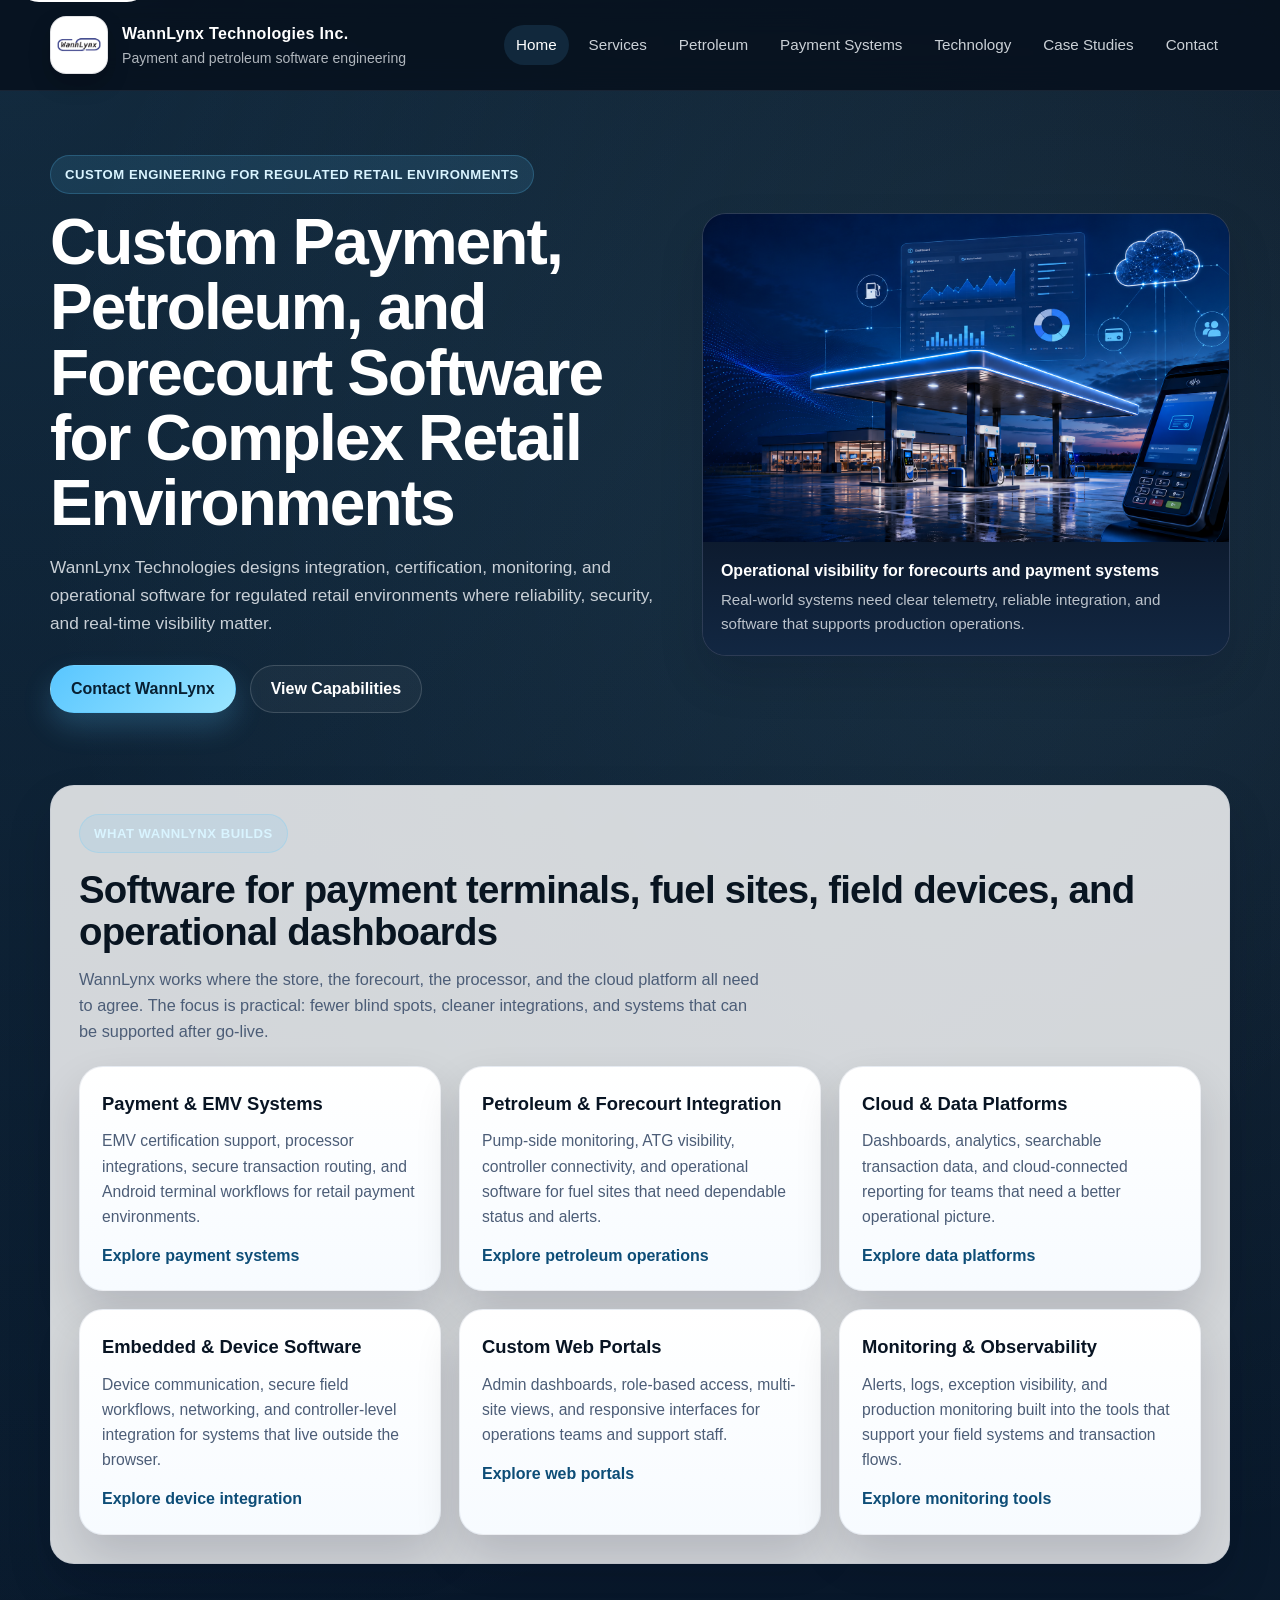
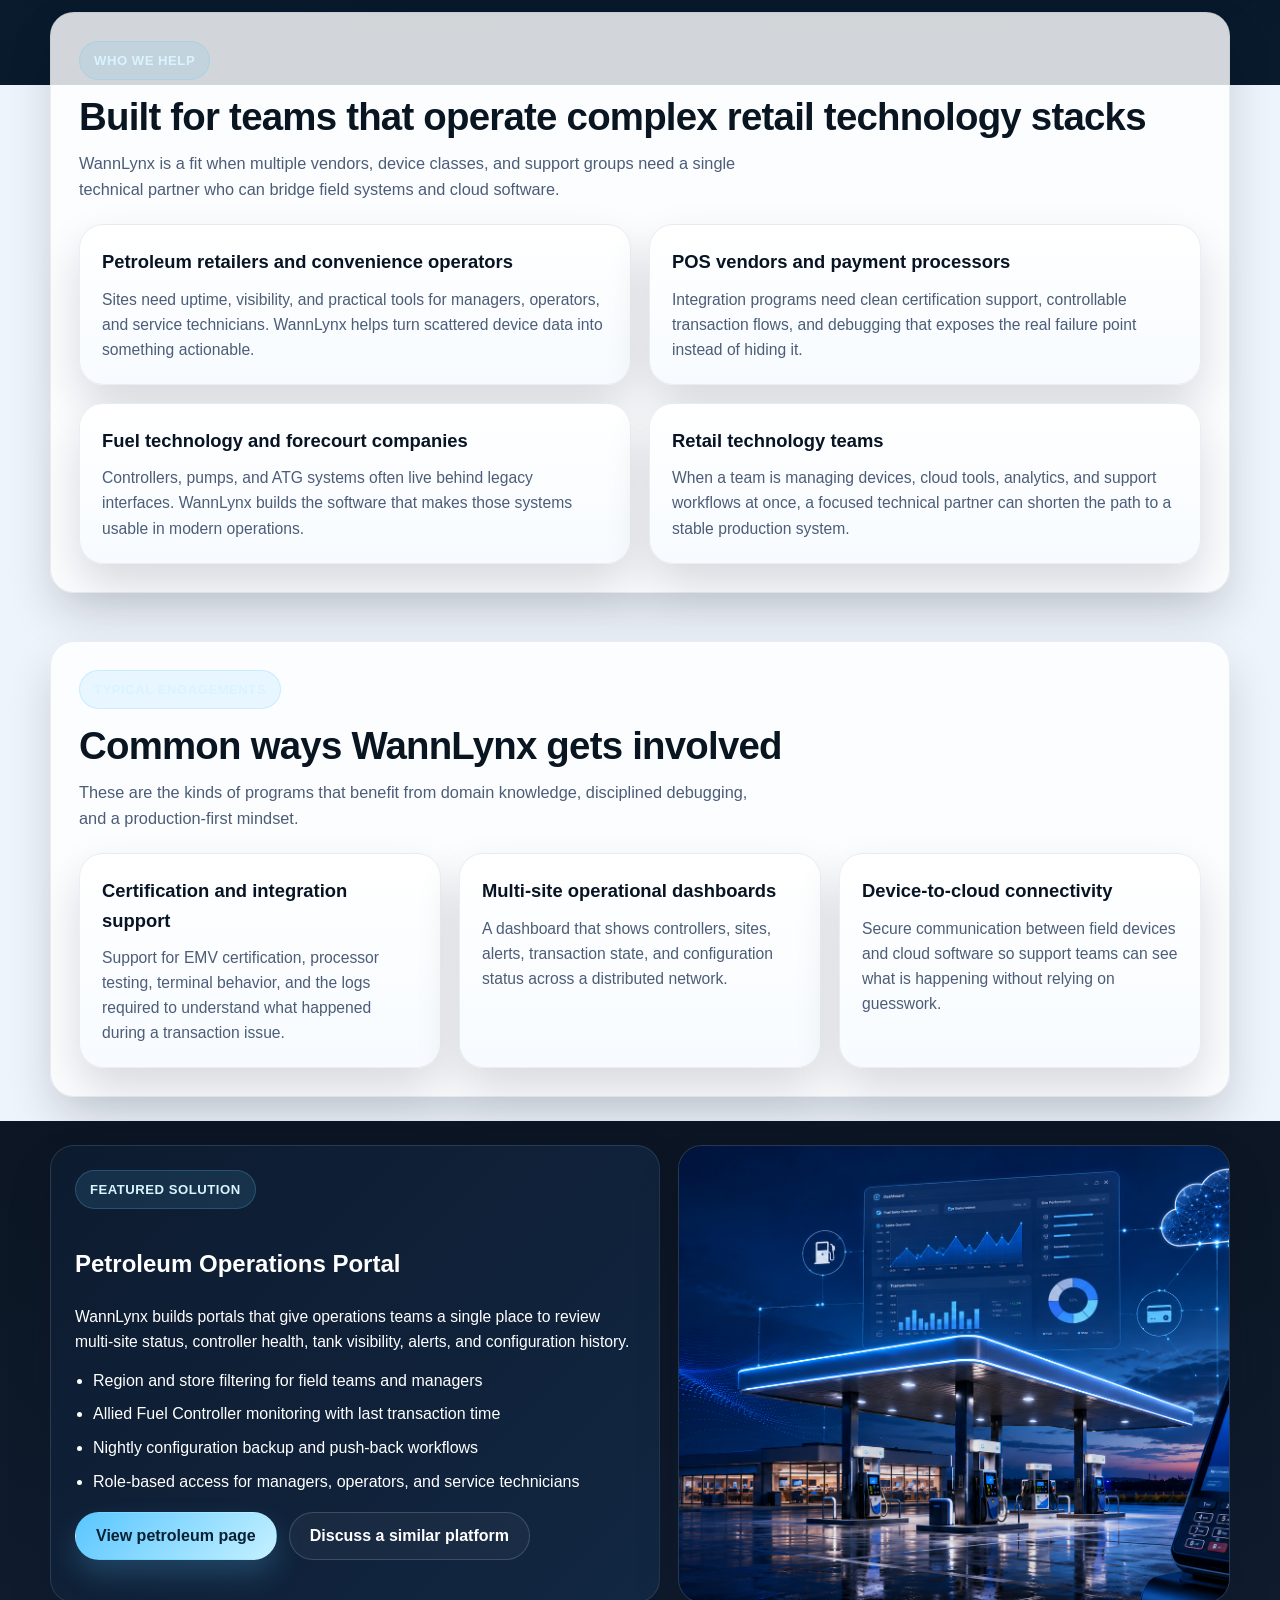
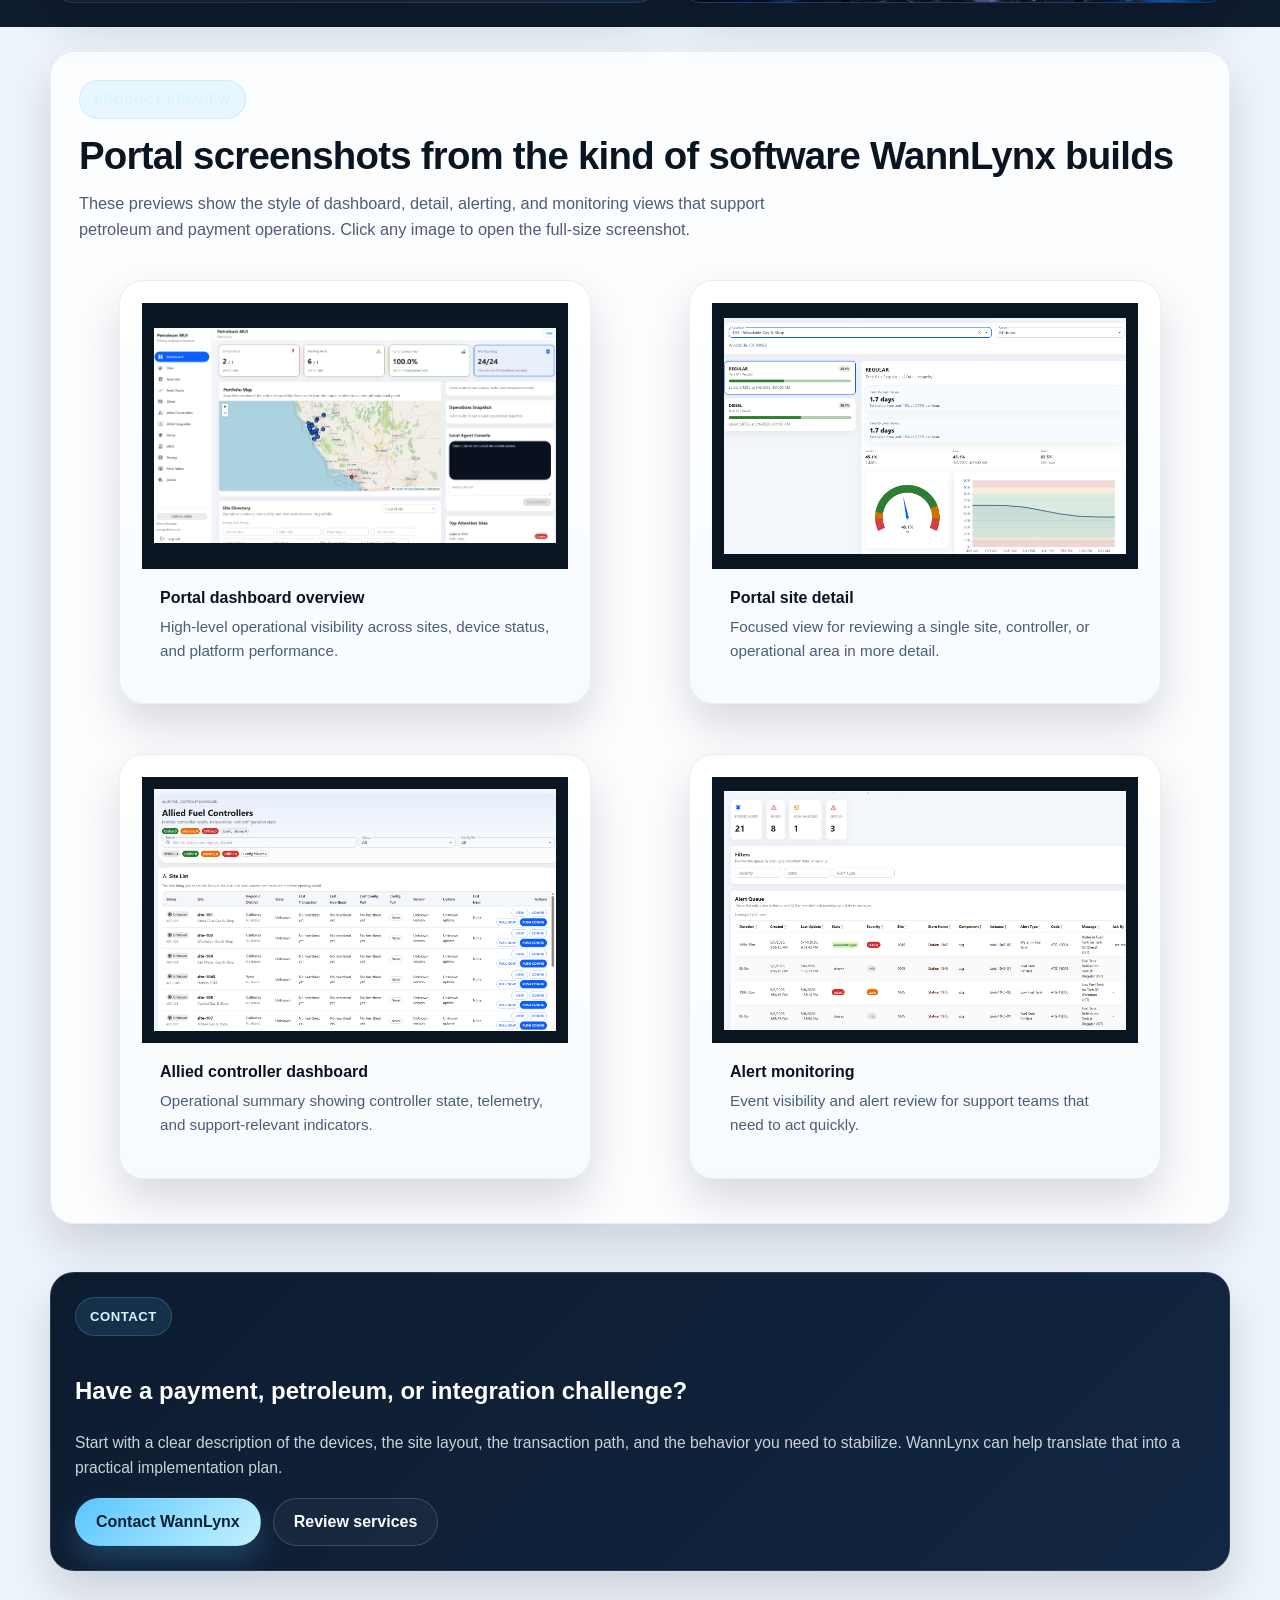
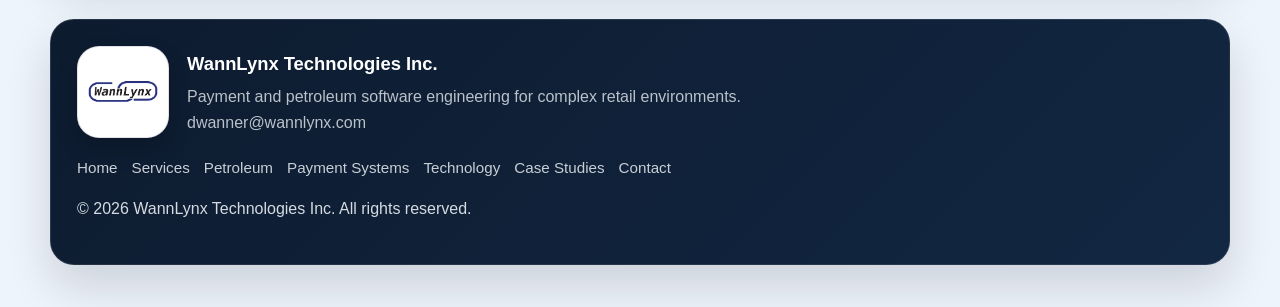
==== commit 29976460: "Add contact email and fix homepage hero image" ====
--- a/index.html
+++ b/index.html
@@ -30,6 +30,7 @@
         <a class="focusable" href="services.html">Services</a>
         <a class="focusable" href="petroleum.html">Petroleum</a>
         <a class="focusable" href="payments.html">Payment Systems</a>
+        <a class="focusable" href="technology.html">Technology</a>
         <a class="focusable" href="case-studies.html">Case Studies</a>
         <a class="focusable" href="contact.html">Contact</a>
       </nav>
@@ -42,70 +43,205 @@
         <div>
           <div class="eyebrow">Custom engineering for regulated retail environments</div>
           <h1>Custom Payment, Petroleum, and Forecourt Software for Complex Retail Environments</h1>
-          <p>WannLynx Technologies designs integration, certification, monitoring, and operational software for regulated retail environments where reliability, security, and real-time visibility matter.</p>
+          <p class="lead">WannLynx Technologies designs integration, certification, monitoring, and operational software for regulated retail environments where reliability, security, and real-time visibility matter.</p>
           <div class="hero-actions">
             <a class="button button-primary focusable" href="contact.html">Contact WannLynx</a>
             <a class="button button-secondary focusable" href="services.html">View Capabilities</a>
           </div>
         </div>
 
-        <aside class="hero-panel" aria-label="Company highlights">
-          <div class="hero-media">
-            <div class="hero-media-content">
-              <div class="hero-badge">Forecourt and payment operations</div>
-              <div class="hero-insight">
-                <strong>Live visibility across sites, devices, and transactions</strong>
-                <span>This panel is ready to load the exact forecourt/payment image you supplied once the file is added to the repo.</span>
-              </div>
-              <div class="hero-stats">
-                <div class="stat">
-                  <strong>Payment systems</strong>
-                  <span>EMV, processor, terminal, and middleware integration</span>
-                </div>
-                <div class="stat">
-                  <strong>Petroleum operations</strong>
-                  <span>Controllers, pumps, ATG visibility, and site monitoring</span>
-                </div>
-              </div>
-            </div>
+        <figure class="hero-image">
+          <img src="assets/images/hero-smart-fuel-station.png" alt="Smart fuel station with cloud-connected dashboards and payment terminal">
+          <figcaption class="hero-figure-caption">
+            <strong>Operational visibility for forecourts and payment systems</strong>
+            <span>Real-world systems need clear telemetry, reliable integration, and software that supports production operations.</span>
+          </figcaption>
+        </figure>
+      </div>
+    </section>
+
+    <section class="section">
+      <div class="wrap panel">
+        <div class="section-heading">
+          <div class="section-label">What WannLynx Builds</div>
+          <h2>Software for payment terminals, fuel sites, field devices, and operational dashboards</h2>
+          <p>WannLynx works where the store, the forecourt, the processor, and the cloud platform all need to agree. The focus is practical: fewer blind spots, cleaner integrations, and systems that can be supported after go-live.</p>
+        </div>
+
+        <div class="card-grid">
+          <article class="card">
+            <h3>Payment & EMV Systems</h3>
+            <p>EMV certification support, processor integrations, secure transaction routing, and Android terminal workflows for retail payment environments.</p>
+            <a class="card-link focusable" href="payments.html">Explore payment systems</a>
+          </article>
+          <article class="card">
+            <h3>Petroleum & Forecourt Integration</h3>
+            <p>Pump-side monitoring, ATG visibility, controller connectivity, and operational software for fuel sites that need dependable status and alerts.</p>
+            <a class="card-link focusable" href="petroleum.html">Explore petroleum operations</a>
+          </article>
+          <article class="card">
+            <h3>Cloud & Data Platforms</h3>
+            <p>Dashboards, analytics, searchable transaction data, and cloud-connected reporting for teams that need a better operational picture.</p>
+            <a class="card-link focusable" href="technology.html">Explore data platforms</a>
+          </article>
+          <article class="card">
+            <h3>Embedded & Device Software</h3>
+            <p>Device communication, secure field workflows, networking, and controller-level integration for systems that live outside the browser.</p>
+            <a class="card-link focusable" href="technology.html">Explore device integration</a>
+          </article>
+          <article class="card">
+            <h3>Custom Web Portals</h3>
+            <p>Admin dashboards, role-based access, multi-site views, and responsive interfaces for operations teams and support staff.</p>
+            <a class="card-link focusable" href="services.html">Explore web portals</a>
+          </article>
+          <article class="card">
+            <h3>Monitoring & Observability</h3>
+            <p>Alerts, logs, exception visibility, and production monitoring built into the tools that support your field systems and transaction flows.</p>
+            <a class="card-link focusable" href="technology.html">Explore monitoring tools</a>
+          </article>
+        </div>
+      </div>
+    </section>
+
+    <section class="section">
+      <div class="wrap panel">
+        <div class="section-heading">
+          <div class="section-label">Who We Help</div>
+          <h2>Built for teams that operate complex retail technology stacks</h2>
+          <p>WannLynx is a fit when multiple vendors, device classes, and support groups need a single technical partner who can bridge field systems and cloud software.</p>
+        </div>
+
+        <div class="feature-grid">
+          <article class="card">
+            <h3>Petroleum retailers and convenience operators</h3>
+            <p>Sites need uptime, visibility, and practical tools for managers, operators, and service technicians. WannLynx helps turn scattered device data into something actionable.</p>
+          </article>
+          <article class="card">
+            <h3>POS vendors and payment processors</h3>
+            <p>Integration programs need clean certification support, controllable transaction flows, and debugging that exposes the real failure point instead of hiding it.</p>
+          </article>
+          <article class="card">
+            <h3>Fuel technology and forecourt companies</h3>
+            <p>Controllers, pumps, and ATG systems often live behind legacy interfaces. WannLynx builds the software that makes those systems usable in modern operations.</p>
+          </article>
+          <article class="card">
+            <h3>Retail technology teams</h3>
+            <p>When a team is managing devices, cloud tools, analytics, and support workflows at once, a focused technical partner can shorten the path to a stable production system.</p>
+          </article>
+        </div>
+      </div>
+    </section>
+
+    <section class="section">
+      <div class="wrap panel">
+        <div class="section-heading">
+          <div class="section-label">Typical Engagements</div>
+          <h2>Common ways WannLynx gets involved</h2>
+          <p>These are the kinds of programs that benefit from domain knowledge, disciplined debugging, and a production-first mindset.</p>
+        </div>
+
+        <div class="outcome-grid">
+          <article class="card">
+            <h3>Certification and integration support</h3>
+            <p>Support for EMV certification, processor testing, terminal behavior, and the logs required to understand what happened during a transaction issue.</p>
+          </article>
+          <article class="card">
+            <h3>Multi-site operational dashboards</h3>
+            <p>A dashboard that shows controllers, sites, alerts, transaction state, and configuration status across a distributed network.</p>
+          </article>
+          <article class="card">
+            <h3>Device-to-cloud connectivity</h3>
+            <p>Secure communication between field devices and cloud software so support teams can see what is happening without relying on guesswork.</p>
+          </article>
+        </div>
+      </div>
+    </section>
+
+    <section class="section dark-band">
+      <div class="wrap split-card">
+        <div class="callout">
+          <div class="section-label">Featured Solution</div>
+          <h2>Petroleum Operations Portal</h2>
+          <p>WannLynx builds portals that give operations teams a single place to review multi-site status, controller health, tank visibility, alerts, and configuration history.</p>
+          <ul class="detail-list">
+            <li>Region and store filtering for field teams and managers</li>
+            <li>Allied Fuel Controller monitoring with last transaction time</li>
+            <li>Nightly configuration backup and push-back workflows</li>
+            <li>Role-based access for managers, operators, and service technicians</li>
+          </ul>
+          <div class="pager">
+            <a class="button button-primary focusable" href="petroleum.html">View petroleum page</a>
+            <a class="button button-secondary focusable" href="contact.html">Discuss a similar platform</a>
           </div>
-        </aside>
-      </div>
-    </section>
-
-    <section class="section">
-      <div class="wrap card-shell">
-        <div class="section-heading">
-          <div class="section-label">Capabilities</div>
-          <h2>Built for payment processors, petroleum retailers, POS vendors, and field systems</h2>
-          <p>Choose the area you need to explore. Each page focuses on a separate part of the platform and keeps the navigation static and simple for GitHub Pages.</p>
-        </div>
-
-        <div class="grid service-grid">
-          <article class="card">
-            <h3>Services</h3>
-            <p>Cross-discipline software delivery across payment, petroleum, cloud, embedded, and web portals.</p>
-          </article>
-          <article class="card">
-            <h3>Petroleum</h3>
-            <p>Operational visibility, controller monitoring, configuration workflows, and site-level alerting.</p>
-          </article>
-          <article class="card">
-            <h3>Payment Systems</h3>
-            <p>EMV certification support, processor integrations, terminal workflows, and transaction troubleshooting.</p>
-          </article>
-          <article class="card">
-            <h3>Case Studies</h3>
-            <p>Anonymized examples of multi-site dashboards, EMV support, and forecourt device integrations.</p>
-          </article>
-          <article class="card">
-            <h3>Why WannLynx</h3>
-            <p>Deep domain knowledge, debugging strength, and a practical focus on production systems.</p>
-          </article>
-          <article class="card">
-            <h3>Contact</h3>
-            <p>Ottawa-based leadership serving clients across North America.</p>
-          </article>
+        </div>
+
+        <figure class="image-card">
+          <img src="assets/images/petroleum-operations.png" alt="Petroleum operations dashboard and connected forecourt equipment">
+          <figcaption>
+            <strong>Operational software for sites that need clear visibility</strong>
+            <span>Designed to present practical status, alerts, and configuration data for production support teams.</span>
+          </figcaption>
+        </figure>
+      </div>
+    </section>
+
+    <section class="section">
+      <div class="wrap panel">
+        <div class="section-heading">
+          <div class="section-label">Product Preview</div>
+          <h2>Portal screenshots from the kind of software WannLynx builds</h2>
+          <p>These previews show the style of dashboard, detail, alerting, and monitoring views that support petroleum and payment operations. Click any image to open the full-size screenshot.</p>
+        </div>
+
+        <div class="screenshot-grid">
+          <figure class="card screenshot-card">
+            <a class="screenshot-link focusable" href="assets/images/portal-dashboard-overview.png" target="_blank" rel="noopener">
+              <img src="assets/images/portal-dashboard-overview.png" alt="Portal dashboard overview screenshot">
+            </a>
+            <figcaption class="screenshot-caption">
+              <strong>Portal dashboard overview</strong>
+              <span>High-level operational visibility across sites, device status, and platform performance.</span>
+            </figcaption>
+          </figure>
+          <figure class="card screenshot-card">
+            <a class="screenshot-link focusable" href="assets/images/portal-site-detail.png" target="_blank" rel="noopener">
+              <img src="assets/images/portal-site-detail.png" alt="Portal site detail screenshot">
+            </a>
+            <figcaption class="screenshot-caption">
+              <strong>Portal site detail</strong>
+              <span>Focused view for reviewing a single site, controller, or operational area in more detail.</span>
+            </figcaption>
+          </figure>
+          <figure class="card screenshot-card">
+            <a class="screenshot-link focusable" href="assets/images/portal-allied-dashboard.png" target="_blank" rel="noopener">
+              <img src="assets/images/portal-allied-dashboard.png" alt="Allied Fuel Controller dashboard screenshot">
+            </a>
+            <figcaption class="screenshot-caption">
+              <strong>Allied controller dashboard</strong>
+              <span>Operational summary showing controller state, telemetry, and support-relevant indicators.</span>
+            </figcaption>
+          </figure>
+          <figure class="card screenshot-card">
+            <a class="screenshot-link focusable" href="assets/images/portal-alert-monitoring.png" target="_blank" rel="noopener">
+              <img src="assets/images/portal-alert-monitoring.png" alt="Portal alert monitoring screenshot">
+            </a>
+            <figcaption class="screenshot-caption">
+              <strong>Alert monitoring</strong>
+              <span>Event visibility and alert review for support teams that need to act quickly.</span>
+            </figcaption>
+          </figure>
+        </div>
+      </div>
+    </section>
+
+    <section class="section">
+      <div class="wrap callout">
+        <div class="section-label">Contact</div>
+        <h2>Have a payment, petroleum, or integration challenge?</h2>
+        <p>Start with a clear description of the devices, the site layout, the transaction path, and the behavior you need to stabilize. WannLynx can help translate that into a practical implementation plan.</p>
+        <div class="pager">
+          <a class="button button-primary focusable" href="contact.html">Contact WannLynx</a>
+          <a class="button button-secondary focusable" href="services.html">Review services</a>
         </div>
       </div>
     </section>
@@ -118,6 +254,7 @@
         <div>
           <strong>WannLynx Technologies Inc.</strong>
           <p>Payment and petroleum software engineering for complex retail environments.</p>
+          <p><a class="focusable" href="mailto:dwanner@wannlynx.com">dwanner@wannlynx.com</a></p>
         </div>
       </div>
 
@@ -126,6 +263,7 @@
         <a class="focusable" href="services.html">Services</a>
         <a class="focusable" href="petroleum.html">Petroleum</a>
         <a class="focusable" href="payments.html">Payment Systems</a>
+        <a class="focusable" href="technology.html">Technology</a>
         <a class="focusable" href="case-studies.html">Case Studies</a>
         <a class="focusable" href="contact.html">Contact</a>
       </div>
--- a/styles.css
+++ b/styles.css
@@ -1,17 +1,18 @@
 :root {
   --bg: #07111f;
-  --bg-2: #0a1a2f;
-  --panel: #0f1f36;
+  --bg-2: #0b1b31;
+  --panel: #ffffff;
   --panel-soft: #f7fbff;
   --text: #0f172a;
-  --muted: #4b5b73;
+  --muted: #4c5d77;
   --white: #ffffff;
-  --accent: #58c5ff;
-  --accent-strong: #8ae0ff;
+  --accent: #59c6ff;
+  --accent-soft: #9be5ff;
   --border: rgba(148, 163, 184, 0.18);
-  --shadow: 0 20px 44px rgba(2, 10, 25, 0.14);
+  --border-dark: rgba(255, 255, 255, 0.12);
+  --shadow: 0 22px 46px rgba(2, 10, 25, 0.14);
   --radius: 24px;
-  --radius-sm: 16px;
+  --radius-lg: 30px;
   --max-width: 1180px;
 }
 
@@ -26,12 +27,12 @@
 body {
   margin: 0;
   font-family: "Segoe UI", Arial, Helvetica, sans-serif;
+  line-height: 1.6;
+  color: var(--text);
   background:
-    radial-gradient(circle at top left, rgba(88, 197, 255, 0.14), transparent 32%),
-    radial-gradient(circle at 80% 8%, rgba(138, 224, 255, 0.10), transparent 22%),
-    linear-gradient(180deg, #07111f 0%, #09192b 34%, #eef4fb 34%, #eef4fb 100%);
-  color: var(--text);
-  line-height: 1.6;
+    radial-gradient(circle at top left, rgba(89, 198, 255, 0.14), transparent 32%),
+    radial-gradient(circle at 84% 10%, rgba(155, 229, 255, 0.10), transparent 22%),
+    linear-gradient(180deg, #07111f 0%, #091a2d 33%, #eef4fb 33%, #eef4fb 100%);
 }
 
 img {
@@ -46,18 +47,28 @@
 
 .skip-link {
   position: absolute;
-  top: -40px;
+  top: -44px;
   left: 16px;
+  z-index: 1000;
   padding: 10px 14px;
   border-radius: 999px;
   background: var(--white);
   color: var(--bg);
-  z-index: 1000;
   transition: top 0.2s ease;
 }
 
 .skip-link:focus {
   top: 16px;
+}
+
+.focusable:focus-visible {
+  outline: 3px solid rgba(89, 198, 255, 0.84);
+  outline-offset: 3px;
+}
+
+.wrap {
+  width: min(var(--max-width), calc(100% - 32px));
+  margin: 0 auto;
 }
 
 .site-header {
@@ -65,13 +76,8 @@
   top: 0;
   z-index: 100;
   backdrop-filter: blur(16px);
-  background: rgba(7, 17, 31, 0.90);
+  background: rgba(7, 17, 31, 0.9);
   border-bottom: 1px solid rgba(148, 163, 184, 0.12);
-}
-
-.wrap {
-  width: min(var(--max-width), calc(100% - 32px));
-  margin: 0 auto;
 }
 
 .header-inner,
@@ -91,8 +97,8 @@
 }
 
 .brand-mark {
-  width: 56px;
-  height: 56px;
+  width: 58px;
+  height: 58px;
   padding: 5px;
   border-radius: 16px;
   background: #fff;
@@ -123,65 +129,67 @@
 }
 
 .nav a {
-  color: rgba(241, 245, 249, 0.82);
+  color: rgba(241, 245, 249, 0.84);
   font-size: 0.95rem;
   padding: 8px 12px;
   border-radius: 999px;
-  transition: background-color 0.2s ease, color 0.2s ease, transform 0.2s ease;
+  transition: background-color 0.2s ease, color 0.2s ease;
 }
 
 .nav a:hover,
 .nav a:focus-visible,
 .nav a[aria-current="page"] {
-  background: rgba(88, 197, 255, 0.12);
+  background: rgba(89, 198, 255, 0.12);
   color: var(--white);
   outline: none;
 }
 
 .hero {
   color: var(--white);
-  padding: 68px 0 54px;
+  padding: 64px 0 48px;
 }
 
 .hero-grid,
-.page-hero-grid {
+.page-hero-grid,
+.split-grid {
   display: grid;
-  grid-template-columns: minmax(0, 1.18fr) minmax(320px, 0.82fr);
-  gap: 34px;
+  grid-template-columns: minmax(0, 1.08fr) minmax(320px, 0.92fr);
+  gap: 32px;
   align-items: center;
 }
 
 .eyebrow,
-.section-label {
+.section-label,
+.page-label {
   display: inline-flex;
   align-items: center;
   gap: 8px;
   padding: 8px 14px;
+  margin-bottom: 16px;
   border-radius: 999px;
-  background: rgba(88, 197, 255, 0.12);
-  border: 1px solid rgba(88, 197, 255, 0.22);
+  border: 1px solid rgba(89, 198, 255, 0.22);
+  background: rgba(89, 198, 255, 0.12);
   color: #d9f4ff;
-  font-size: 0.83rem;
+  font-size: 0.82rem;
+  font-weight: 700;
   letter-spacing: 0.04em;
   text-transform: uppercase;
-  font-weight: 700;
-  margin-bottom: 16px;
 }
 
 .hero h1,
 .page-hero h1 {
   margin: 0;
-  font-size: clamp(2.4rem, 5vw, 4.7rem);
+  font-size: clamp(2.4rem, 5vw, 4.8rem);
   line-height: 1.02;
   letter-spacing: -0.03em;
 }
 
-.hero p,
-.page-hero p {
+.hero .lead,
+.page-hero .lead {
   margin: 18px 0 0;
   max-width: 68ch;
+  color: rgba(241, 245, 249, 0.82);
   font-size: 1.08rem;
-  color: rgba(241, 245, 249, 0.82);
 }
 
 .hero-actions {
@@ -198,8 +206,8 @@
   min-height: 48px;
   padding: 0 20px;
   border-radius: 999px;
+  border: 1px solid transparent;
   font-weight: 700;
-  border: 1px solid transparent;
   transition: transform 0.2s ease, background-color 0.2s ease, border-color 0.2s ease;
 }
 
@@ -212,7 +220,7 @@
 .button-primary {
   background: linear-gradient(135deg, var(--accent) 0%, #9ae5ff 100%);
   color: #082033;
-  box-shadow: 0 14px 28px rgba(88, 197, 255, 0.22);
+  box-shadow: 0 14px 28px rgba(89, 198, 255, 0.22);
 }
 
 .button-secondary {
@@ -221,125 +229,134 @@
   border-color: rgba(255, 255, 255, 0.16);
 }
 
-.hero-panel,
-.page-hero-panel,
-.card-shell,
+.panel,
 .card,
-.footer-panel {
+.footer-panel,
+.hero-image,
+.callout,
+.image-card {
   border-radius: var(--radius);
+  box-shadow: var(--shadow);
+}
+
+.panel {
+  background: rgba(255, 255, 255, 0.82);
   border: 1px solid var(--border);
-  box-shadow: var(--shadow);
-}
-
-.hero-panel {
-  padding: 18px;
-  background: linear-gradient(180deg, rgba(255, 255, 255, 0.07), rgba(255, 255, 255, 0.03)),
-              linear-gradient(180deg, rgba(12, 26, 44, 0.98), rgba(7, 17, 31, 0.98));
-}
-
-.hero-media {
-  min-height: 430px;
-  border-radius: 22px;
+  padding: 28px;
+}
+
+.hero-image {
+  margin: 0;
   overflow: hidden;
-  position: relative;
-  background:
-    linear-gradient(180deg, rgba(5, 14, 28, 0.10), rgba(5, 14, 28, 0.76)),
-    linear-gradient(135deg, rgba(12, 36, 74, 0.92), rgba(32, 98, 181, 0.72)),
-    url('forecourt-payment-hero.png');
-  background-size: cover;
-  background-position: center;
-}
-
-.hero-media::before {
-  content: "";
-  position: absolute;
-  inset: 0;
-  background:
-    radial-gradient(circle at 78% 24%, rgba(255, 255, 255, 0.18), transparent 22%),
-    radial-gradient(circle at 22% 70%, rgba(88, 197, 255, 0.10), transparent 30%),
-    linear-gradient(180deg, rgba(8, 18, 34, 0.06), rgba(8, 18, 34, 0.50));
-}
-
-.hero-media-content {
-  position: relative;
-  display: flex;
+  background: #10213d;
+  border: 1px solid rgba(255, 255, 255, 0.12);
+}
+
+.hero-image img,
+.image-card img {
+  width: 100%;
   height: 100%;
-  min-height: 430px;
-  flex-direction: column;
-  justify-content: flex-end;
+  object-fit: cover;
+  object-position: center center;
+}
+
+.hero-image img {
+  aspect-ratio: 16 / 10;
+}
+
+.hero-figure-caption {
+  padding: 16px 18px 18px;
+  background: linear-gradient(180deg, #0d1b2f 0%, #122742 100%);
+  color: rgba(241, 245, 249, 0.88);
+}
+
+.hero-figure-caption strong {
+  display: block;
+  color: var(--white);
+  margin-bottom: 4px;
+}
+
+.hero-figure-caption span {
+  display: block;
+  color: rgba(241, 245, 249, 0.76);
+  font-size: 0.95rem;
+}
+
+.media-stack {
+  display: grid;
+  gap: 14px;
+}
+
+.stat-grid,
+.card-grid,
+.feature-grid,
+.example-grid,
+.outcome-grid {
+  display: grid;
+  gap: 18px;
+}
+
+.stat-grid {
+  grid-template-columns: repeat(2, minmax(0, 1fr));
+}
+
+.card-grid {
+  grid-template-columns: repeat(3, minmax(0, 1fr));
+}
+
+.feature-grid {
+  grid-template-columns: repeat(2, minmax(0, 1fr));
+}
+
+.example-grid {
+  grid-template-columns: repeat(2, minmax(0, 1fr));
+}
+
+.outcome-grid {
+  grid-template-columns: repeat(3, minmax(0, 1fr));
+}
+
+.card {
+  background: linear-gradient(180deg, #ffffff 0%, #f7fbff 100%);
+  border: 1px solid rgba(148, 163, 184, 0.18);
   padding: 22px;
-  gap: 16px;
-}
-
-.hero-badge {
-  align-self: flex-start;
-  padding: 8px 12px;
-  border-radius: 999px;
-  background: rgba(6, 16, 31, 0.68);
-  border: 1px solid rgba(138, 224, 255, 0.28);
-  color: #e6f8ff;
-  font-size: 0.8rem;
-  letter-spacing: 0.04em;
-  text-transform: uppercase;
-}
-
-.hero-insight {
-  max-width: 360px;
-  padding: 16px 16px 14px;
-  border-radius: 18px;
-  background: rgba(5, 14, 28, 0.72);
-  border: 1px solid rgba(255, 255, 255, 0.12);
-  backdrop-filter: blur(8px);
-}
-
-.hero-insight strong {
-  display: block;
-  font-size: 1rem;
-  color: var(--white);
-  margin-bottom: 6px;
-}
-
-.hero-insight span {
-  display: block;
-  color: rgba(241, 245, 249, 0.76);
-  font-size: 0.92rem;
-}
-
-.hero-stats {
-  display: grid;
-  grid-template-columns: repeat(2, minmax(0, 1fr));
-  gap: 12px;
-}
-
-.stat {
-  padding: 14px;
-  border-radius: 16px;
-  background: rgba(255, 255, 255, 0.06);
-  border: 1px solid rgba(255, 255, 255, 0.10);
-}
-
-.stat strong {
-  display: block;
-  margin-bottom: 4px;
-  color: var(--white);
-}
-
-.stat span {
-  color: rgba(241, 245, 249, 0.75);
-  font-size: 0.9rem;
-}
-
-.main {
-  padding: 0 0 24px;
+}
+
+.card h3,
+.callout h3 {
+  margin: 0 0 10px;
+  color: #081423;
+  font-size: 1.15rem;
+}
+
+.card p,
+.card li,
+.callout p {
+  margin: 0;
+  color: var(--muted);
+  font-size: 0.98rem;
+}
+
+.card ul,
+.callout ul {
+  margin: 14px 0 0;
+  padding-left: 18px;
+}
+
+.card li,
+.callout li {
+  margin-top: 8px;
+}
+
+.card-link {
+  display: inline-flex;
+  margin-top: 14px;
+  color: #0d4d77;
+  font-weight: 700;
 }
 
 .section {
   padding: 24px 0;
-}
-
-.card-shell {
-  background: rgba(255, 255, 255, 0.82);
-  padding: 28px;
 }
 
 .section-heading {
@@ -356,156 +373,68 @@
 }
 
 .section-heading p,
-.page-hero .subtext {
+.page-hero .subtext,
+.section-note {
   margin: 12px 0 0;
   color: var(--muted);
   font-size: 1.02rem;
   max-width: 76ch;
 }
 
-.grid,
-.feature-grid,
-.example-grid {
+.dark-band {
+  background: linear-gradient(180deg, rgba(7, 17, 31, 0.98), rgba(11, 24, 42, 0.98));
+  color: var(--white);
+}
+
+.dark-band .section-heading h2,
+.dark-band .section-heading p,
+.dark-band .callout h3,
+.dark-band .callout p,
+.dark-band .callout li,
+.dark-band .card h3,
+.dark-band .card p,
+.dark-band .card li {
+  color: var(--white);
+}
+
+.dark-band .card {
+  background: rgba(255, 255, 255, 0.05);
+  border-color: rgba(255, 255, 255, 0.12);
+}
+
+.dark-band .card-link {
+  color: #d7f4ff;
+}
+
+.split-card {
   display: grid;
+  grid-template-columns: 1.05fr 0.95fr;
   gap: 18px;
-}
-
-.service-grid {
-  grid-template-columns: repeat(3, minmax(0, 1fr));
-}
-
-.feature-grid {
-  grid-template-columns: repeat(2, minmax(0, 1fr));
-}
-
-.example-grid {
-  grid-template-columns: repeat(3, minmax(0, 1fr));
-}
-
-.card {
-  background: linear-gradient(180deg, #ffffff 0%, #f7fbff 100%);
-  padding: 22px;
-}
-
-.card h3 {
-  margin: 0 0 10px;
-  color: #081423;
-  font-size: 1.15rem;
-}
-
-.card p,
-.card li {
-  color: var(--muted);
-  margin: 0;
-  font-size: 0.98rem;
-}
-
-.card ul {
-  margin: 14px 0 0;
-  padding-left: 18px;
-}
-
-.card li {
-  margin-top: 8px;
-}
-
-.panel-dark {
-  background:
-    linear-gradient(180deg, rgba(7, 17, 31, 0.98), rgba(11, 24, 42, 0.98));
-  color: var(--white);
-}
-
-.panel-dark .section-label,
-.panel-dark .section-heading h2,
-.panel-dark .section-heading p,
-.panel-dark .card h3,
-.panel-dark .card p,
-.panel-dark .card li {
-  color: var(--white);
-}
-
-.panel-dark .card {
-  background: rgba(255, 255, 255, 0.05);
-  border-color: rgba(255, 255, 255, 0.10);
-}
-
-.dashboard {
-  display: grid;
-  grid-template-columns: 1.15fr 0.85fr;
-  gap: 18px;
-}
-
-.dashboard-preview {
-  background:
-    linear-gradient(180deg, rgba(4, 11, 22, 0.72), rgba(4, 11, 22, 0.86)),
-    url('forecourt-payment-hero.png');
-  background-size: cover;
-  background-position: center;
-  padding: 18px;
-  min-height: 460px;
-  border-radius: 24px;
-  border: 1px solid rgba(255, 255, 255, 0.12);
-  position: relative;
-  overflow: hidden;
-}
-
-.dashboard-preview::after {
-  content: "";
-  position: absolute;
-  inset: 0;
-  background:
-    radial-gradient(circle at 75% 15%, rgba(88, 197, 255, 0.18), transparent 20%),
-    linear-gradient(180deg, transparent 0%, rgba(5, 14, 28, 0.45) 100%);
-}
-
-.dashboard-panel {
-  position: relative;
-  z-index: 1;
-  display: grid;
-  gap: 12px;
-  height: 100%;
-}
-
-.dashboard-chip-row {
-  display: flex;
-  flex-wrap: wrap;
-  gap: 10px;
-}
-
-.chip {
-  display: inline-flex;
-  align-items: center;
-  padding: 7px 11px;
-  border-radius: 999px;
-  background: rgba(255, 255, 255, 0.08);
-  border: 1px solid rgba(255, 255, 255, 0.10);
-  color: rgba(241, 245, 249, 0.86);
-  font-size: 0.83rem;
-}
-
-.status-grid {
-  display: grid;
-  grid-template-columns: repeat(2, minmax(0, 1fr));
-  gap: 12px;
-  margin-top: auto;
-}
-
-.status-card {
-  padding: 14px;
-  border-radius: 18px;
-  background: rgba(255, 255, 255, 0.06);
-  border: 1px solid rgba(255, 255, 255, 0.10);
-}
-
-.status-card strong {
-  display: block;
-  margin-bottom: 4px;
-  color: var(--white);
-}
-
-.status-card span {
-  color: rgba(241, 245, 249, 0.75);
-  font-size: 0.9rem;
+  align-items: stretch;
+}
+
+.callout {
+  padding: 24px;
+  border: 1px solid var(--border);
+  background: linear-gradient(135deg, #0d1b2f 0%, #122742 100%);
+  color: var(--white);
+}
+
+.callout h3 {
+  color: var(--white);
+}
+
+.callout p,
+.callout li {
+  color: rgba(241, 245, 249, 0.84);
+}
+
+.callout .button-secondary {
+  border-color: rgba(255, 255, 255, 0.16);
+}
+
+.callout .button-primary {
+  background: linear-gradient(135deg, #59c6ff 0%, #c5f1ff 100%);
 }
 
 .footer {
@@ -515,7 +444,8 @@
 
 .footer-panel {
   background: linear-gradient(135deg, #0d1b2f 0%, #122742 100%);
-  padding: 24px;
+  border: 1px solid rgba(255, 255, 255, 0.10);
+  padding: 26px;
 }
 
 .footer-brand {
@@ -526,8 +456,8 @@
 }
 
 .footer-brand .brand-mark {
-  width: 88px;
-  height: 88px;
+  width: 92px;
+  height: 92px;
   padding: 8px;
   border-radius: 22px;
 }
@@ -562,27 +492,168 @@
   outline: none;
 }
 
-.focusable:focus-visible {
-  outline: 3px solid rgba(88, 197, 255, 0.84);
-  outline-offset: 3px;
+.image-card {
+  margin: 0;
+  overflow: hidden;
+  background: #10213d;
+  border: 1px solid rgba(148, 163, 184, 0.18);
+}
+
+.image-card img {
+  aspect-ratio: 16 / 10;
+}
+
+.image-card figcaption {
+  padding: 16px 18px 18px;
+  background: linear-gradient(180deg, #0d1b2f 0%, #122742 100%);
+}
+
+.image-card figcaption strong {
+  display: block;
+  color: var(--white);
+  margin-bottom: 4px;
+}
+
+.image-card figcaption span {
+  display: block;
+  color: rgba(241, 245, 249, 0.76);
+  font-size: 0.95rem;
+}
+
+.screenshot-grid {
+  display: grid;
+  grid-template-columns: repeat(2, minmax(0, 1fr));
+  gap: 18px;
+}
+
+.screenshot-card {
+  overflow: hidden;
+  background: linear-gradient(180deg, #ffffff 0%, #f7fbff 100%);
+  border: 1px solid rgba(148, 163, 184, 0.18);
+}
+
+.screenshot-link {
+  display: block;
+}
+
+.screenshot-card img {
+  width: 100%;
+  aspect-ratio: 16 / 10;
+  object-fit: contain;
+  object-position: center center;
+  background: #091521;
+  padding: 12px;
+}
+
+.screenshot-caption {
+  padding: 16px 18px 18px;
+}
+
+.screenshot-caption strong {
+  display: block;
+  color: #081423;
+  margin-bottom: 4px;
+  font-size: 1rem;
+}
+
+.screenshot-caption span {
+  display: block;
+  color: var(--muted);
+  font-size: 0.95rem;
+}
+
+.portal-grid {
+  display: grid;
+  grid-template-columns: 1.1fr 0.9fr;
+  gap: 18px;
+  align-items: stretch;
+}
+
+.portal-panel {
+  padding: 22px;
+  border-radius: 24px;
+  background: rgba(255, 255, 255, 0.06);
+  border: 1px solid rgba(255, 255, 255, 0.10);
+}
+
+.portal-panel ul {
+  margin: 12px 0 0;
+  padding-left: 18px;
+}
+
+.portal-panel li {
+  margin-top: 8px;
+  color: rgba(241, 245, 249, 0.82);
+}
+
+.detail-list {
+  margin: 12px 0 0;
+  padding-left: 18px;
+}
+
+.detail-list li {
+  margin-top: 8px;
+}
+
+.muted {
+  color: var(--muted);
+}
+
+.page-hero {
+  color: var(--white);
+  padding: 64px 0 48px;
+}
+
+.page-hero .subtext {
+  color: rgba(241, 245, 249, 0.82);
+}
+
+.page-hero .hero-side {
+  display: grid;
+  gap: 14px;
+}
+
+.page-hero .hero-side .card {
+  background: rgba(255, 255, 255, 0.96);
+}
+
+.mini-note {
+  display: inline-flex;
+  align-items: center;
+  gap: 8px;
+  color: rgba(241, 245, 249, 0.76);
+  font-size: 0.92rem;
+}
+
+.pager {
+  display: flex;
+  flex-wrap: wrap;
+  gap: 12px;
+  margin-top: 18px;
 }
 
 @media (max-width: 1080px) {
   .hero-grid,
   .page-hero-grid,
-  .dashboard,
+  .split-grid,
+  .split-card,
+  .portal-grid {
+    grid-template-columns: 1fr;
+  }
+
+  .card-grid,
   .feature-grid,
   .example-grid,
-  .service-grid {
-    grid-template-columns: 1fr;
+  .outcome-grid {
+    grid-template-columns: 1fr 1fr;
   }
 }
 
 @media (max-width: 760px) {
   body {
     background:
-      radial-gradient(circle at top left, rgba(88, 197, 255, 0.14), transparent 34%),
-      linear-gradient(180deg, #07111f 0%, #09192b 26%, #eef4fb 26%, #eef4fb 100%);
+      radial-gradient(circle at top left, rgba(89, 198, 255, 0.14), transparent 34%),
+      linear-gradient(180deg, #07111f 0%, #091a2d 24%, #eef4fb 24%, #eef4fb 100%);
   }
 
   .header-inner,
@@ -597,22 +668,28 @@
     padding-bottom: 2px;
   }
 
-  .hero {
+  .hero,
+  .page-hero {
     padding-top: 42px;
   }
 
-  .hero-media,
-  .hero-media-content {
-    min-height: 320px;
-  }
-
-  .card-shell,
+  .panel,
   .footer-panel {
     padding: 20px;
     border-radius: 22px;
   }
 
-  .status-grid {
+  .hero-image img,
+  .image-card img {
+    aspect-ratio: 4 / 3;
+  }
+
+  .card-grid,
+  .feature-grid,
+  .example-grid,
+  .outcome-grid,
+  .screenshot-grid,
+  .stat-grid {
     grid-template-columns: 1fr;
   }
 }
